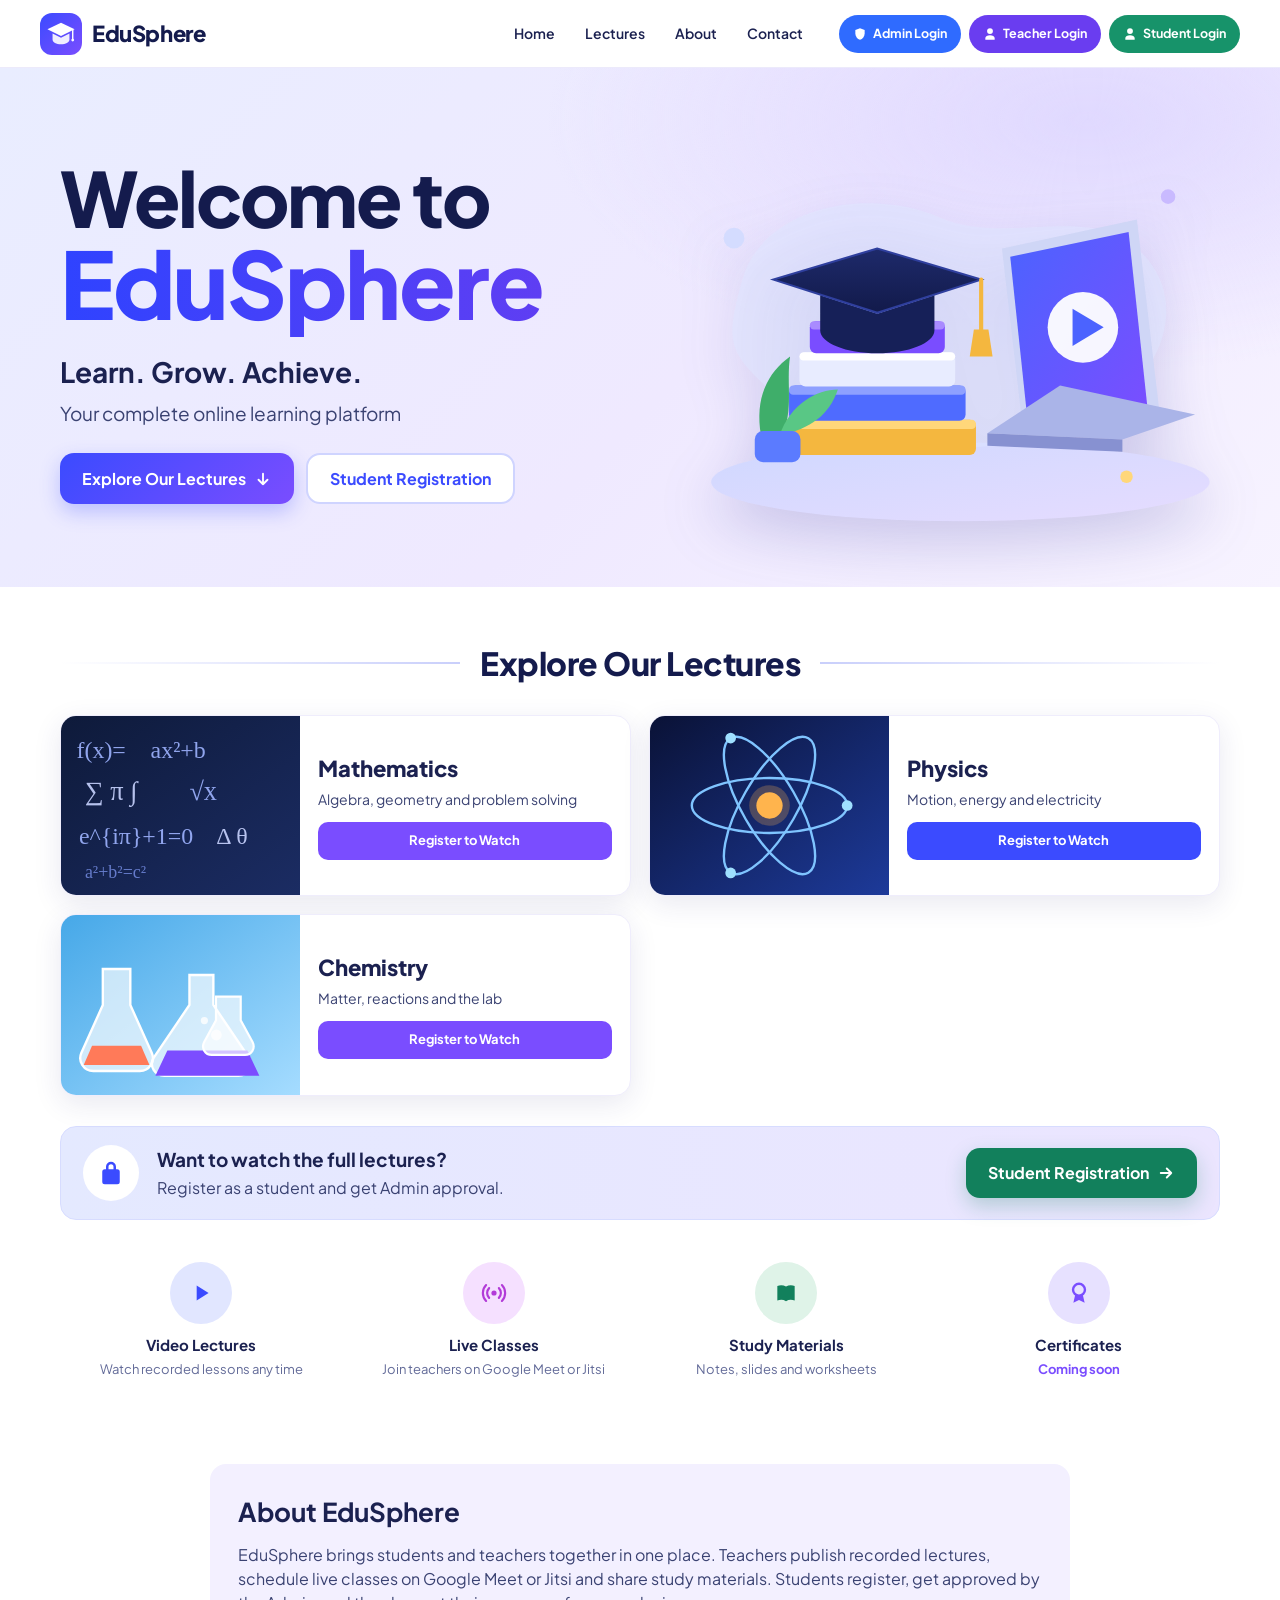
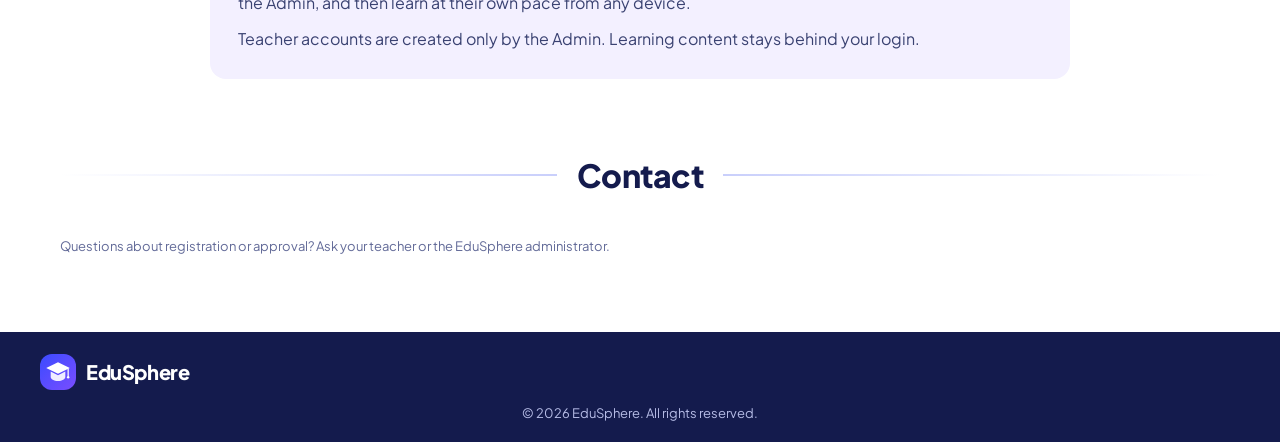
==== index.html @ 3f84d43d "Refresh homepage card upload assets" ====
<!doctype html>
<html lang="en">
<head>
<meta charset="utf-8">
<meta name="viewport" content="width=device-width, initial-scale=1">
<meta name="theme-color" content="#3b4bff">
<meta name="description" content="EduSphere - video lectures, live classes and study materials for approved students.">
<title>EduSphere | Learn. Grow. Achieve.</title>
<link rel="icon" href="assets/favicon.svg" type="image/svg+xml">
<meta name="mobile-web-app-capable" content="yes">
<meta name="apple-mobile-web-app-capable" content="yes">
<link rel="manifest" href="manifest.webmanifest">
<link rel="apple-touch-icon" href="assets/apple-touch-icon.png">
<link rel="preconnect" href="https://fonts.googleapis.com">
<link rel="preconnect" href="https://fonts.gstatic.com" crossorigin>
<link href="https://fonts.googleapis.com/css2?family=Plus+Jakarta+Sans:wght@400;500;600;700;800&display=swap" rel="stylesheet">
<link rel="stylesheet" href="css/styles.css?v=20261119-shell-restore-4">
</head>
<body data-view="site">
<a class="skip" href="#main">Skip to content</a>

<!-- =================== PUBLIC SITE =================== -->
<div id="site">
<header class="site-header" id="top">
  <a class="brand" href="#home" aria-label="EduSphere home"><span class="brand-mark"><img src="assets/logo.svg" alt="" width="30" height="30"></span><span>EduSphere</span></a>
  <button class="menu-toggle" id="menuToggle" aria-label="Open menu" aria-expanded="false" aria-controls="mainNav"><span></span><span></span><span></span></button>
  <nav class="main-nav" id="mainNav" aria-label="Main">
    <a href="#home">Home</a><a href="#lectures">Lectures</a><a href="#about">About</a><a href="#contact">Contact</a>
    <span class="nav-logins">
      <button class="pill pill-admin" data-login="admin" type="button"><svg viewBox="0 0 24 24" width="14" height="14" aria-hidden="true"><path fill="currentColor" d="M12 2 4 5v6c0 5 3.4 9.3 8 11 4.6-1.7 8-6 8-11V5l-8-3Z"/></svg>Admin Login</button>
      <button class="pill pill-teacher" data-login="teacher" type="button"><svg viewBox="0 0 24 24" width="14" height="14" aria-hidden="true"><path fill="currentColor" d="M12 12a5 5 0 1 0 0-10 5 5 0 0 0 0 10Zm0 2c-4.4 0-8 2.2-8 5v3h16v-3c0-2.8-3.6-5-8-5Z"/></svg>Teacher Login</button>
      <button class="pill pill-student" data-login="student" type="button"><svg viewBox="0 0 24 24" width="14" height="14" aria-hidden="true"><path fill="currentColor" d="M12 12a5 5 0 1 0 0-10 5 5 0 0 0 0 10Zm0 2c-4.4 0-8 2.2-8 5v3h16v-3c0-2.8-3.6-5-8-5Z"/></svg>Student Login</button>
    </span>
  </nav>
</header>

<main id="main">
<section class="hero" id="home">
  <div class="hero-inner">
    <div class="hero-copy">
      <h1><span class="h1-a">Welcome to</span><span class="h1-b">EduSphere</span></h1>
      <p class="tag">Learn. Grow. Achieve.</p>
      <p class="sub">Your complete online learning platform</p>
      <div class="hero-actions">
        <a class="btn btn-primary btn-lg" href="#lectures">Explore Our Lectures <svg viewBox="0 0 24 24" width="18" height="18" aria-hidden="true"><path fill="none" stroke="currentColor" stroke-width="2.5" stroke-linecap="round" stroke-linejoin="round" d="M12 5v14m-6-6 6 6 6-6"/></svg></a>
        <button class="btn btn-ghost btn-lg" type="button" data-register>Student Registration</button>
      </div>
    </div>
    <div class="hero-art"><img src="assets/hero.svg" alt="A graduation cap resting on books next to a laptop playing a lecture" width="520" height="400" fetchpriority="high"></div>
  </div>
</section>

<section class="section" id="lectures">
  <h2 class="section-title"><span>Explore Our Lectures</span></h2>
  <div class="subject-grid" id="subjectGrid">
    <article class="subject-card" data-subject="Mathematics"><img src="assets/mathematics.svg" alt="" loading="lazy" width="400" height="300"><div><h3>Mathematics</h3><p class="sc-sub">Algebra, geometry and problem solving</p><button class="btn btn-play alt" data-register type="button">Register to Watch</button></div></article>
    <article class="subject-card" data-subject="Physics"><img src="assets/physics.svg" alt="" loading="lazy" width="400" height="300"><div><h3>Physics</h3><p class="sc-sub">Motion, energy and electricity</p><button class="btn btn-play" data-register type="button">Register to Watch</button></div></article>
    <article class="subject-card" data-subject="Chemistry"><img src="assets/chemistry.svg" alt="" loading="lazy" width="400" height="300"><div><h3>Chemistry</h3><p class="sc-sub">Matter, reactions and the lab</p><button class="btn btn-play alt" data-register type="button">Register to Watch</button></div></article>
  </div>

  <div id="publicLectures" hidden>
    <h3 class="subhead">Latest lectures</h3>
    <div class="preview-grid" id="publicLectureGrid"></div>
    <p class="fine">Previews only. Full lectures open after your registration is approved.</p>
  </div>

  <div class="banner-cta">
    <div class="lock" aria-hidden="true"><svg viewBox="0 0 24 24" width="30" height="30"><path fill="#3b4bff" d="M17 9h-1V7a4 4 0 0 0-8 0v2H7a2 2 0 0 0-2 2v8a2 2 0 0 0 2 2h10a2 2 0 0 0 2-2v-8a2 2 0 0 0-2-2Zm-7-2a2 2 0 1 1 4 0v2h-4V7Z"/></svg></div>
    <div class="bc-text"><strong>Want to watch the full lectures?</strong><span>Register as a student and get Admin approval.</span></div>
    <button class="btn btn-green btn-lg" type="button" data-register>Student Registration <svg viewBox="0 0 24 24" width="18" height="18" aria-hidden="true"><path fill="none" stroke="currentColor" stroke-width="2.5" stroke-linecap="round" stroke-linejoin="round" d="M5 12h14m-6-6 6 6-6 6"/></svg></button>
  </div>

  <ul class="feature-row" aria-label="What you get">
    <li><span class="fi fi-blue"><svg viewBox="0 0 24 24" width="26" height="26" aria-hidden="true"><path fill="currentColor" d="M8 5v14l11-7L8 5Z"/></svg></span><b>Video Lectures</b><small>Watch recorded lessons any time</small></li>
    <li><span class="fi fi-pink"><svg viewBox="0 0 24 24" width="26" height="26" aria-hidden="true"><circle cx="12" cy="12" r="2.4" fill="currentColor"/><path fill="none" stroke="currentColor" stroke-width="2" stroke-linecap="round" d="M7.5 7.5a6.4 6.4 0 0 0 0 9M16.5 7.5a6.4 6.4 0 0 1 0 9M4.7 4.7a10.4 10.4 0 0 0 0 14.6M19.3 4.7a10.4 10.4 0 0 1 0 14.6"/></svg></span><b>Live Classes</b><small>Join teachers on Google Meet or Jitsi</small></li>
    <li><span class="fi fi-green"><svg viewBox="0 0 24 24" width="26" height="26" aria-hidden="true"><path fill="currentColor" d="M4 5.5C6.5 4.5 9.5 4.5 12 6c2.5-1.5 5.5-1.5 8-.5V19c-2.5-1-5.5-1-8 .5-2.5-1.5-5.5-1.5-8-.5V5.5Z"/></svg></span><b>Study Materials</b><small>Notes, slides and worksheets</small></li>
    <li><span class="fi fi-violet"><svg viewBox="0 0 24 24" width="26" height="26" aria-hidden="true"><circle cx="12" cy="9" r="5.5" fill="none" stroke="currentColor" stroke-width="2.2"/><path fill="currentColor" d="m8.5 13.5-1.7 7.5 5.2-2.6 5.2 2.6-1.7-7.5a7.3 7.3 0 0 1-7 0Z"/></svg></span><b>Certificates</b><small class="soon">Coming soon</small></li>
  </ul>
</section>

<section class="section about" id="about">
  <div class="about-card">
    <h2>About EduSphere</h2>
    <p>EduSphere brings students and teachers together in one place. Teachers publish recorded lectures, schedule live classes on Google Meet or Jitsi and share study materials. Students register, get approved by the Admin, and then learn at their own pace from any device.</p>
    <p>Teacher accounts are created only by the Admin. Learning content stays behind your login.</p>
  </div>
</section>

<section class="section contact" id="contact">
  <h2 class="section-title"><span>Contact</span></h2>
  <div class="contact-grid" id="contactGrid">
    <p class="fine" id="contactEmpty">Questions about registration or approval? Ask your teacher or the EduSphere administrator.</p>
  </div>
</section>
</main>

<footer class="site-footer">
  <div class="foot-row">
    <a class="brand brand-foot" href="#home"><span class="brand-mark"><img src="assets/logo.svg" alt="" width="26" height="26"></span><span>EduSphere</span></a>
    <div class="follow" id="followBox" hidden><span>Follow Us:</span><span id="followLinks"></span></div>
  </div>
  <p class="copy">&copy; <span id="year"></span> EduSphere. All rights reserved.</p>
</footer>
</div>

<!-- =================== SIGNED-IN APP =================== -->
<div id="app" hidden>
  <aside class="sidebar" id="sidebar" aria-label="Sidebar">
    <a class="brand brand-side" href="#" id="sideBrand"><span class="brand-mark"><img src="assets/logo.svg" alt="" width="30" height="30"></span><span>EduSphere</span></a>
    <nav id="sideNav" aria-label="Sections"></nav>
    <button class="side-logout" id="sideLogout" type="button"><svg viewBox="0 0 24 24" width="20" height="20" aria-hidden="true"><path fill="none" stroke="currentColor" stroke-width="2" stroke-linecap="round" stroke-linejoin="round" d="M9 21H5a2 2 0 0 1-2-2V5a2 2 0 0 1 2-2h4m7 14 5-5-5-5m5 5H9"/></svg><span>Logout</span></button>
  </aside>
  <div class="scrim" id="scrim" hidden></div>
  <div class="app-main">
    <header class="topbar">
      <button class="hamb" id="hamb" type="button" aria-label="Open menu" aria-controls="sidebar" aria-expanded="false"><span></span><span></span><span></span></button>
      <div class="who"><span class="avatar" id="avatar" aria-hidden="true"></span><span class="who-text">Welcome,<b id="whoName"></b></span></div>
      <button class="btn btn-danger" id="topLogout" type="button">Sign Out <svg viewBox="0 0 24 24" width="16" height="16" aria-hidden="true"><path fill="none" stroke="currentColor" stroke-width="2.4" stroke-linecap="round" stroke-linejoin="round" d="M5 12h14m-6-6 6 6-6 6"/></svg></button>
    </header>
    <main class="view" id="view" tabindex="-1"></main>
  </div>
</div>

<!-- =================== DIALOGS =================== -->
<dialog id="loginDlg" class="dlg" aria-labelledby="loginTitle">
  <button class="dlg-x" type="button" data-close aria-label="Close">&times;</button>
  <div class="dlg-brand"><img src="assets/logo.svg" alt="" width="28" height="28"></div>
  <h2 id="loginTitle">Sign in to EduSphere</h2>
  <p class="dlg-sub" id="loginSub">Choose your portal and enter your account details.</p>
  <div class="role-tabs" id="roleTabs" role="tablist" aria-label="Portal">
    <button type="button" role="tab" data-role="admin">Admin</button><button type="button" role="tab" data-role="teacher">Teacher</button><button type="button" role="tab" data-role="student">Student</button>
  </div>
  <form id="loginForm" class="form" novalidate>
    <label>Email<input name="email" type="email" autocomplete="username" placeholder="you@example.com" required></label>
    <label>Password<input name="password" type="password" autocomplete="current-password" placeholder="Your password" required></label>
    <p class="form-msg" id="loginMsg" role="alert" hidden></p>
    <button class="btn btn-primary btn-block" type="submit">Sign in</button>
  </form>
  <p class="dlg-foot"><button class="link" type="button" id="forgotBtn">Forgot password?</button></p>
  <p class="dlg-foot" id="loginRegisterLine">New student? <button class="link" type="button" data-register>Register here</button></p>
  <p class="notice" id="setupNotice" hidden>Setup needed: add your Supabase anon key in <code>config.js</code>.</p>
</dialog>

<dialog id="registerDlg" class="dlg dlg-wide" aria-labelledby="regTitle">
  <button class="dlg-x" type="button" data-close aria-label="Close">&times;</button>
  <div class="dlg-brand"><img src="assets/logo.svg" alt="" width="28" height="28"></div>
  <h2 id="regTitle">Student registration</h2>
  <p class="dlg-sub">Submit your details. Your account stays <b>pending</b> until the Admin approves it.</p>
  <form id="registerForm" class="form form-2" novalidate>
    <label>Full name<input name="full_name" autocomplete="name" required maxlength="100"></label>
    <label>Mobile number<input name="phone" type="tel" inputmode="tel" autocomplete="tel" pattern="[0-9+() \-]{8,18}" required></label>
    <label>Email<input name="email" type="email" autocomplete="email" required></label>
    <label>Student ID <small>(optional)</small><input name="student_id" maxlength="40"></label>
    <label>Course<select name="course" required><option value="">Select course</option><option>ANM</option><option>GNM</option><option>B.Sc. Nursing</option><option>Other</option></select></label>
    <label>Year / semester<select name="academic_year" required><option value="">Select year</option><option>First Year</option><option>Second Year</option><option>Third Year</option><option>Fourth Year</option><option>Other</option></select></label>
    <label class="span2">Create password<input name="password" type="password" minlength="8" autocomplete="new-password" required placeholder="At least 8 characters"></label>
    <label class="check span2"><input type="checkbox" name="confirm" required> I confirm that the information is correct.</label>
    <p class="form-msg span2" id="regMsg" role="alert" hidden></p>
    <button class="btn btn-green btn-block span2" type="submit">Submit registration</button>
  </form>
  <p class="dlg-foot">Already registered? <button class="link" type="button" data-login="student">Student login</button></p>
</dialog>

<dialog id="recoverDlg" class="dlg" aria-labelledby="recTitle">
  <button class="dlg-x" type="button" data-close aria-label="Close">&times;</button>
  <h2 id="recTitle">Set a new password</h2>
  <p class="dlg-sub">Choose a password with at least 8 characters.</p>
  <form id="recoverForm" class="form" novalidate>
    <label>New password<input name="password" type="password" minlength="8" autocomplete="new-password" required></label>
    <label>Repeat password<input name="password2" type="password" minlength="8" autocomplete="new-password" required></label>
    <p class="form-msg" id="recMsg" role="alert" hidden></p>
    <button class="btn btn-primary btn-block" type="submit">Save password</button>
  </form>
</dialog>

<dialog id="modalDlg" class="dlg dlg-wide" aria-labelledby="modalTitle"><button class="dlg-x" type="button" data-close aria-label="Close">&times;</button><div id="modalBody"></div></dialog>
<dialog id="confirmDlg" class="dlg dlg-sm" aria-labelledby="confirmTitle"><h2 id="confirmTitle"></h2><p id="confirmText" class="dlg-sub"></p><div class="row-end"><button class="btn btn-soft" type="button" id="confirmNo">Cancel</button><button class="btn btn-danger" type="button" id="confirmYes">Delete</button></div></dialog>

<div class="toast" id="toast" role="status" aria-live="polite"></div>
<script src="config.js"></script>
<script type="module" src="js/main.js?v=20261120-gallery-upload-2"></script>
</body>
</html>
---- css/styles.css ----
:root{
  --blue:#3b4bff;--blue-2:#5a6bff;--violet:#7a4dff;--navy:#141b4d;--navy-2:#1d2662;
  --lav:#f3f0ff;--lav-2:#e9e5ff;--ink:#1b2150;--muted:#626a98;--line:#e3e1f5;
  --green:#12805c;--green-2:#0f6b4c;--red:#e5484d;--amber:#b7791f;--white:#fff;
  --shadow:0 8px 28px rgba(40,40,120,.10);--shadow-sm:0 3px 12px rgba(40,40,120,.08);
  --r:16px;--font:"Plus Jakarta Sans",system-ui,-apple-system,"Segoe UI",Roboto,Arial,sans-serif;
}
*,*::before,*::after{box-sizing:border-box}
html{scroll-behavior:smooth;-webkit-text-size-adjust:100%}
body{margin:0;font-family:var(--font);color:var(--ink);background:#fff;line-height:1.5;overflow-x:hidden}
[hidden]{display:none!important}
img,svg{max-width:100%}
img{height:auto}
button,input,select,textarea{font:inherit;color:inherit}
button{cursor:pointer}
a{color:inherit}
h1,h2,h3,h4,p{margin:0}
:focus-visible{outline:3px solid #9aa4ff;outline-offset:2px;border-radius:6px}
.skip{position:absolute;left:-999px;top:8px;background:#fff;color:var(--blue);padding:8px 12px;border-radius:8px;z-index:200}
.skip:focus{left:8px}
body[data-view="site"] #app{display:none!important}
body[data-view="app"] #site, body[data-view="app"] #site *{visibility:hidden!important} body[data-view="app"] #site{display:none!important;position:absolute!important;inset:auto!important;width:0!important;height:0!important;overflow:hidden!important} body[data-view="app"] #app{display:block!important}

/* ---------- Buttons ---------- */
.btn{display:inline-flex;align-items:center;justify-content:center;gap:8px;border:0;border-radius:12px;padding:10px 16px;font-weight:700;font-size:14px;text-decoration:none;min-height:42px;transition:transform .15s,box-shadow .15s,background .15s;line-height:1.2}
.btn:hover{transform:translateY(-1px)}
.btn:disabled{opacity:.55;cursor:not-allowed;transform:none}
.btn-primary{background:linear-gradient(135deg,var(--blue),var(--violet));color:#fff;box-shadow:0 8px 20px rgba(59,75,255,.28)}
.btn-green{background:var(--green);color:#fff;box-shadow:0 8px 20px rgba(18,128,92,.25)}
.btn-danger{background:#ff5b5f;color:#fff}
.btn-soft{background:var(--lav);color:var(--blue)}
.btn-ghost{background:#fff;color:var(--blue);border:2px solid #cfd4ff}
.btn-outline-danger{background:#fff;color:var(--red);border:1.5px solid #f3c2c4}
.btn-lg{padding:14px 22px;font-size:16px;min-height:50px;border-radius:14px}
.btn-block{width:100%}
.btn-sm{padding:7px 12px;min-height:34px;font-size:13px;border-radius:10px}
.btn-play{background:var(--blue);color:#fff;padding:9px 16px;border-radius:10px;font-size:13px;min-height:38px}
.btn-play.alt{background:var(--violet)}
.link{background:none;border:0;padding:0;color:var(--blue);font-weight:700;text-decoration:underline;cursor:pointer}

/* ---------- Public header ---------- */
.site-header{position:sticky;top:0;z-index:50;display:flex;align-items:center;justify-content:space-between;gap:16px;padding:10px max(20px,calc((100vw - 1200px)/2));background:rgba(255,255,255,.96);backdrop-filter:blur(8px);border-bottom:1px solid #eceafb;min-height:68px}
.brand{display:inline-flex;align-items:center;gap:10px;font-weight:800;font-size:22px;color:var(--navy);text-decoration:none;letter-spacing:-.4px}
.brand-mark{display:grid;place-items:center;width:42px;height:42px;border-radius:12px;background:linear-gradient(135deg,var(--blue),var(--violet))}
.main-nav{display:flex;align-items:center;gap:26px}
.main-nav>a{font-weight:600;font-size:14px;text-decoration:none;color:var(--ink);padding:6px 2px}
.main-nav>a:hover{color:var(--blue)}
.nav-logins{display:flex;gap:8px;margin-left:8px}
.pill{display:inline-flex;align-items:center;gap:6px;border:0;border-radius:999px;padding:9px 14px;font-weight:700;font-size:12.5px;color:#fff;min-height:38px;white-space:nowrap}
.pill-admin{background:#2f6bff}.pill-teacher{background:#6a3df0}.pill-student{background:#17936a}
.pill:hover{filter:brightness(1.08)}
.menu-toggle,.hamb{display:none;width:44px;height:44px;border:0;background:var(--lav);border-radius:12px;flex-direction:column;justify-content:center;align-items:center;gap:5px}
.menu-toggle span,.hamb span{display:block;width:20px;height:2.5px;background:var(--navy);border-radius:2px}

/* ---------- Hero ---------- */
.hero{background:radial-gradient(900px 420px at 85% 10%,#e0d9ff 0,transparent 60%),linear-gradient(135deg,#e9edff 0,#efe9ff 55%,#f7f3ff 100%);position:relative;overflow:hidden}
.hero-inner{max-width:1200px;margin:auto;padding:56px 20px 48px;display:grid;grid-template-columns:1.05fr .95fr;gap:24px;align-items:center}
.hero h1{font-size:clamp(40px,6.2vw,76px);line-height:1.02;font-weight:800;letter-spacing:-2px;color:var(--navy)}
.hero h1 span{display:block}
.h1-b{background:linear-gradient(90deg,#2f43ff,#6a3df0);-webkit-background-clip:text;background-clip:text;color:transparent;font-size:1.22em;padding-bottom:.06em}
.hero .tag{font-size:clamp(20px,2.4vw,28px);font-weight:700;margin-top:14px}
.hero .sub{font-size:clamp(16px,1.8vw,19px);color:#3a4272;margin-top:6px}
.hero-actions{display:flex;gap:12px;flex-wrap:wrap;margin-top:26px}
.hero-art img{width:100%;max-width:560px;margin-inline:auto;display:block;filter:drop-shadow(0 22px 28px rgba(60,60,160,.22))}

/* ---------- Sections ---------- */
.section{max-width:1200px;margin:auto;padding:52px 20px 20px}
.section-title{display:flex;align-items:center;gap:20px;font-size:clamp(24px,3vw,32px);font-weight:800;text-align:center;margin-bottom:28px;color:var(--navy);letter-spacing:-.5px}
.section-title::before,.section-title::after{content:"";height:2px;flex:1;background:linear-gradient(90deg,transparent,#c9cffb)}
.section-title::after{background:linear-gradient(270deg,transparent,#c9cffb)}
.subhead{font-size:20px;margin:30px 0 14px}
.subject-grid{display:grid;grid-template-columns:repeat(2,1fr);gap:18px}
.subject-card{display:grid;grid-template-columns:minmax(120px,42%) 1fr;background:#fff;border-radius:var(--r);box-shadow:var(--shadow);overflow:hidden;min-height:140px;border:1px solid #efedfc}
.subject-card img{width:100%;height:100%;object-fit:cover;display:block;min-height:140px}
.subject-card>div{padding:16px 18px;display:flex;flex-direction:column;justify-content:center;gap:4px}
.subject-card h3{font-size:22px;font-weight:800}
.sc-sub{color:#3a4272;font-size:14px;margin-bottom:8px}
.preview-grid{display:grid;grid-template-columns:repeat(auto-fill,minmax(230px,1fr));gap:16px}
.pv-card{border:1px solid var(--line);border-radius:14px;overflow:hidden;background:#fff;box-shadow:var(--shadow-sm)}
.pv-card img{width:100%;aspect-ratio:16/9;object-fit:cover;display:block;background:var(--lav)}
.pv-card div{padding:12px 14px}.pv-card small{color:var(--violet);font-weight:700}.pv-card h4{font-size:16px;margin:2px 0 4px}.pv-card p{font-size:13px;color:var(--muted)}
.fine{font-size:13px;color:var(--muted);margin-top:10px}
.banner-cta{display:flex;align-items:center;gap:18px;margin:30px 0;padding:18px 22px;background:linear-gradient(90deg,#e4e9ff,#ebe5ff);border-radius:var(--r);border:1px solid #d7dcff}
.lock{width:56px;height:56px;border-radius:50%;background:#fff;display:grid;place-items:center;flex:none}
.bc-text{flex:1;display:grid;gap:2px}.bc-text strong{font-size:19px}.bc-text span{color:#3a4272}
.feature-row{list-style:none;padding:0;margin:8px 0 0;display:grid;grid-template-columns:repeat(4,1fr);gap:10px}
.feature-row li{display:flex;flex-direction:column;align-items:center;text-align:center;gap:4px;padding:12px 8px}
.feature-row b{font-size:15px}.feature-row small{color:var(--muted);font-size:13px}.soon{color:var(--violet)!important;font-weight:700}
.fi{width:62px;height:62px;border-radius:50%;display:grid;place-items:center;margin-bottom:6px}
.fi-blue{background:#e1e6ff;color:var(--blue)}.fi-pink{background:#f5e0ff;color:#b23bd8}.fi-green{background:#dff3e8;color:var(--green)}.fi-violet{background:#e7e1ff;color:var(--violet)}
.about-card{background:var(--lav);border-radius:var(--r);padding:28px;max-width:860px;margin-inline:auto;display:grid;gap:12px}
.about-card h2{font-size:26px}.about-card p{color:#3a4272}
.contact-grid{display:grid;grid-template-columns:repeat(auto-fit,minmax(220px,1fr));gap:14px}
.contact-item{background:#fff;border:1px solid var(--line);border-radius:14px;padding:16px;box-shadow:var(--shadow-sm)}
.contact-item small{display:block;color:var(--muted);font-weight:700;margin-bottom:4px}.contact-item a{font-weight:700;color:var(--blue);word-break:break-word}
.site-footer{margin-top:56px;background:var(--navy);color:#fff;padding:22px max(20px,calc((100vw - 1200px)/2)) 18px}
.foot-row{display:flex;align-items:center;justify-content:space-between;gap:16px;flex-wrap:wrap}
.brand-foot{color:#fff;font-size:20px}.brand-foot .brand-mark{width:36px;height:36px}
.follow{display:flex;align-items:center;gap:12px;font-size:14px}.follow a{display:inline-grid;place-items:center;min-width:38px;height:38px;border-radius:50%;background:#2a3380;color:#fff;font-weight:800;text-decoration:none;font-size:13px;padding:0 10px}
.copy{text-align:center;font-size:13px;color:#b6bce6;margin-top:14px}

/* ---------- Dialogs ---------- */
dialog.dlg{border:0;border-radius:20px;padding:28px;width:min(94vw,440px);max-height:92vh;overflow:auto;box-shadow:0 30px 90px rgba(10,15,60,.45);color:var(--ink);background:#fff}
dialog.dlg-wide{width:min(94vw,640px)}
dialog.dlg-sm{width:min(94vw,400px)}
dialog.dlg-xl{width:min(96vw,900px)}
dialog::backdrop{background:rgba(14,18,64,.62)}
.dlg-x{position:absolute;right:12px;top:10px;width:38px;height:38px;border:0;border-radius:50%;background:var(--lav);font-size:24px;line-height:1;color:var(--navy)}
.dlg-brand{width:46px;height:46px;border-radius:14px;background:linear-gradient(135deg,var(--blue),var(--violet));display:grid;place-items:center;margin-bottom:14px}
dialog h2{font-size:24px;letter-spacing:-.4px}
.dlg-sub{color:var(--muted);font-size:14px;margin:6px 0 16px}
.dlg-foot{text-align:center;color:var(--muted);font-size:14px;margin-top:14px}
.role-tabs{display:grid;grid-template-columns:repeat(3,1fr);gap:4px;background:var(--lav);padding:4px;border-radius:12px;margin-bottom:16px}
.role-tabs button{border:0;background:transparent;padding:10px 6px;border-radius:9px;font-weight:700;font-size:14px;color:var(--muted);min-height:42px}
.role-tabs button[aria-selected="true"]{background:#fff;color:var(--blue);box-shadow:var(--shadow-sm)}
.row-end{display:flex;justify-content:flex-end;gap:10px;margin-top:18px;flex-wrap:wrap}
.notice{background:#fff7e3;color:#85601a;border-radius:10px;padding:10px 12px;font-size:13px;margin-top:14px}

/* ---------- Forms ---------- */
.form{display:grid;gap:14px}
.form-2{grid-template-columns:1fr 1fr}
.span2{grid-column:1/-1}
label{display:grid;gap:6px;font-size:13px;font-weight:700;color:#363e72}
label small{font-weight:500;color:var(--muted)}
input:not([type=checkbox]):not([type=radio]):not([type=file]),select,textarea{width:100%;border:1.5px solid #d9dcf3;border-radius:12px;padding:11px 13px;font-size:16px;background:#fff;min-height:46px}
textarea{min-height:84px;resize:vertical}
input[type=file]{font-size:14px;padding:8px;border:1.5px dashed #c3c8ef;border-radius:12px;background:#fafaff;width:100%}
input:focus,select:focus,textarea:focus{outline:none;border-color:var(--blue);box-shadow:0 0 0 4px rgba(59,75,255,.14)}
label.check{display:flex;align-items:flex-start;gap:10px;font-weight:600;font-size:14px}
label.check input{width:20px;height:20px;margin-top:1px;accent-color:var(--blue);flex:none}
.form-msg{padding:10px 12px;border-radius:10px;font-size:14px;background:#ffeef0;color:#a3262c}
.form-msg.ok{background:#e6f6ee;color:#146b48}
.hint{font-size:12.5px;color:var(--muted);font-weight:500}

/* ---------- App shell ---------- */
#app{min-height:100vh;background:#f6f5ff}
.sidebar{position:fixed;inset:0 auto 0 0;width:250px;background:var(--navy);color:#fff;display:flex;flex-direction:column;padding:18px 14px;z-index:60;overflow-y:auto}
.brand-side{color:#fff;margin:2px 6px 22px}
.sidebar nav{display:grid;gap:6px;flex:1;align-content:start}
.sidebar nav button,.side-logout{display:flex;align-items:center;gap:14px;border:0;background:transparent;color:#d6dafc;font-weight:600;font-size:15.5px;padding:13px 14px;border-radius:12px;text-align:left;min-height:48px;width:100%}
.sidebar nav button:hover,.side-logout:hover{background:rgba(255,255,255,.08);color:#fff}
.sidebar nav button[aria-current="page"]{background:linear-gradient(135deg,#3f55ff,#5a6bff);color:#fff;box-shadow:0 6px 16px rgba(63,85,255,.4)}
.sidebar svg{flex:none}
.side-logout{margin-top:12px;border-top:1px solid rgba(255,255,255,.12);border-radius:0 0 12px 12px;padding-top:16px}
.scrim{position:fixed;inset:0;background:rgba(10,14,50,.55);z-index:55}
.app-main{margin-left:250px;min-width:0}
.topbar{position:sticky;top:0;z-index:40;display:flex;align-items:center;justify-content:flex-end;gap:14px;background:#fff;padding:10px 24px;border-bottom:1px solid #ecebfa;min-height:68px}
.who{display:flex;align-items:center;gap:10px;margin-right:auto}
.avatar{width:44px;height:44px;border-radius:50%;background:linear-gradient(135deg,#ffb86b,#ff7aa2);color:#fff;font-weight:800;display:grid;place-items:center;font-size:17px;flex:none}
.who-text{display:grid;font-size:13px;color:var(--muted);line-height:1.2}.who-text b{color:var(--navy);font-size:15px}
.view{padding:22px 24px 48px;max-width:1180px;outline:none}
.view>h1{font-size:26px;letter-spacing:-.4px;margin-bottom:4px}
.page-sub{color:var(--muted);margin-bottom:18px;font-size:14px}
.welcome{position:relative;display:flex;align-items:center;justify-content:space-between;gap:12px;background:linear-gradient(110deg,#3d57ff,#7a4dff);border-radius:20px;color:#fff;padding:26px 30px;overflow:hidden;margin-bottom:18px;min-height:130px}
.welcome h1{font-size:clamp(24px,3.2vw,34px);font-weight:800;letter-spacing:-.5px}
.welcome p{opacity:.92;margin-top:6px;font-size:16px}
.welcome img{height:120px;width:auto;flex:none;filter:drop-shadow(0 10px 14px rgba(10,10,60,.3))}
.stats{display:grid;grid-template-columns:repeat(auto-fit,minmax(180px,1fr));gap:14px;margin-bottom:22px}
.stat{display:flex;align-items:center;gap:14px;border-radius:16px;padding:16px 18px;background:#eef0ff;border:1px solid #e0e4ff}
.stat:nth-child(2){background:#e8f6ee;border-color:#d4ecdf}.stat:nth-child(3){background:#f3eaff;border-color:#e6d9ff}.stat:nth-child(4){background:#fff3e3;border-color:#fbe4c3}
.stat .ic{width:48px;height:48px;border-radius:50%;display:grid;place-items:center;background:var(--blue);color:#fff;flex:none}
.stat:nth-child(2) .ic{background:#1d9e68}.stat:nth-child(3) .ic{background:var(--violet)}.stat:nth-child(4) .ic{background:#f0a020}
.stat b{font-size:26px;line-height:1;display:block}.stat span{color:var(--muted);font-size:13px;font-weight:600}
.sec-head{display:flex;align-items:center;justify-content:space-between;gap:10px;margin:22px 0 12px}
.sec-head h2{font-size:21px;letter-spacing:-.3px}
.sec-head .link{text-decoration:none;font-size:14px}
.card{background:#fff;border-radius:var(--r);border:1px solid #ecebfa;box-shadow:var(--shadow-sm);padding:18px}
.card h3{font-size:17px;margin-bottom:12px}
.grid-2{display:grid;grid-template-columns:repeat(2,minmax(0,1fr));gap:16px}
.grid-form{display:grid;grid-template-columns:minmax(0,380px) minmax(0,1fr);gap:16px;align-items:start}
.continue{display:grid;grid-template-columns:200px 1fr auto;gap:18px;align-items:center;padding:14px}
.continue img{width:100%;aspect-ratio:16/10;object-fit:cover;border-radius:12px;display:block;background:var(--lav)}
.continue h3{margin:0;font-size:22px}.continue p{color:var(--muted);font-size:14px;margin-top:2px}
.bar{height:8px;border-radius:99px;background:#e1e4fb;overflow:hidden;margin-top:12px;max-width:340px}.bar i{display:block;height:100%;background:linear-gradient(90deg,var(--blue),var(--violet));border-radius:99px}
.course-grid{display:grid;grid-template-columns:repeat(auto-fill,minmax(210px,1fr));gap:16px}
.course-card{background:#fff;border-radius:14px;overflow:hidden;border:1px solid #ecebfa;box-shadow:var(--shadow-sm);display:flex;flex-direction:column}
.course-card img{width:100%;aspect-ratio:16/9;object-fit:cover;display:block}
.course-card div{padding:12px 14px}.course-card h3{font-size:17px;margin:0}.course-card p{color:var(--muted);font-size:13px;margin-top:2px}
.mini{display:flex;gap:12px;align-items:center}
.mini .ic{width:52px;height:52px;border-radius:14px;background:var(--lav);display:grid;place-items:center;color:var(--violet);flex:none}
.mini b{display:block}.mini small{color:var(--muted)}
.activity{list-style:none;margin:0;padding:0;display:grid;gap:12px}
.activity li{display:flex;gap:12px;align-items:center}
.activity .dot{width:38px;height:38px;border-radius:50%;background:var(--blue);display:grid;place-items:center;color:#fff;flex:none}
.activity b{font-size:14px;display:block}.activity small{color:var(--muted)}
.empty{padding:22px;border:2px dashed #d7daf5;border-radius:14px;text-align:center;color:var(--muted);font-size:14px;background:#fbfbff}
.list{display:grid;gap:10px}
.row{display:flex;gap:12px;align-items:center;justify-content:space-between;flex-wrap:wrap;border:1px solid #ecebfa;border-radius:14px;padding:12px 14px;background:#fff}
.row .main{flex:1;min-width:200px}.row .main b{display:block;font-size:15px;overflow-wrap:anywhere}.row .main small{display:block;color:var(--muted);font-size:13px;margin-top:2px;overflow-wrap:anywhere}
.row img.th{width:96px;aspect-ratio:16/9;object-fit:cover;border-radius:8px;background:var(--lav);flex:none}
.actions{display:flex;gap:8px;flex-wrap:wrap}
.badge{display:inline-block;font-size:11.5px;font-weight:800;padding:4px 10px;border-radius:999px;background:#fff1d6;color:#8a5a0a;text-transform:capitalize}
.badge.ok{background:#e2f5ea;color:#12714b}.badge.bad{background:#ffe6e8;color:#a3262c}.badge.info{background:#e5e9ff;color:#2b3fd1}.badge.mute{background:#eceef7;color:#5a6290}.badge.warn{background:#fff1d6;color:#8a5a0a}
.chips{display:flex;gap:8px;flex-wrap:wrap;margin-bottom:14px}
.chip{border:1.5px solid #d9dcf3;background:#fff;border-radius:999px;padding:7px 14px;font-weight:700;font-size:13px;color:var(--muted);min-height:38px}
.chip[aria-pressed="true"]{background:var(--blue);border-color:var(--blue);color:#fff}
.lec-grid{display:grid;grid-template-columns:repeat(auto-fill,minmax(250px,1fr));gap:16px}
.lec{background:#fff;border:1px solid #ecebfa;border-radius:14px;overflow:hidden;box-shadow:var(--shadow-sm);display:flex;flex-direction:column}
.lec .tn{position:relative;border:0;padding:0;background:var(--lav);display:block;width:100%}
.lec .tn img{width:100%;aspect-ratio:16/9;object-fit:cover;display:block}
.lec .tn::after{content:"";position:absolute;inset:0;margin:auto;width:52px;height:52px;border-radius:50%;background:rgba(255,255,255,.92) url("data:image/svg+xml,%3Csvg xmlns='http://www.w3.org/2000/svg' viewBox='0 0 24 24'%3E%3Cpath fill='%233b4bff' d='M9 6.5v11l9-5.5-9-5.5Z'/%3E%3C/svg%3E") center/26px no-repeat;box-shadow:0 6px 16px rgba(10,10,80,.25)}
.lec .bd{padding:12px 14px;display:grid;gap:6px;flex:1}
.lec h3{font-size:16px;margin:0}.lec small{color:var(--muted)}
.lec .actions{padding:0 14px 14px}
.table-wrap{overflow-x:auto;-webkit-overflow-scrolling:touch}
table{width:100%;border-collapse:collapse;font-size:13.5px;min-width:620px}
th,td{padding:10px 12px;text-align:left;border-bottom:1px solid #eeedfa;vertical-align:top}
th{font-size:12px;color:var(--muted);text-transform:none;font-weight:800;background:#f8f8ff}
.player{position:relative;padding-top:56.25%;border-radius:14px;overflow:hidden;background:#000;margin:12px 0}
.player iframe{position:absolute;inset:0;width:100%;height:100%;border:0}
.rec-box{display:grid;gap:14px}
.rec-time{font-size:34px;font-weight:800;font-variant-numeric:tabular-nums;color:var(--navy)}
.rec-dot{display:inline-block;width:12px;height:12px;border-radius:50%;background:#bbb;margin-right:8px}
.rec-dot.on{background:var(--red);animation:blink 1s infinite}
@keyframes blink{50%{opacity:.3}}
video.preview{width:100%;max-height:420px;background:#000;border-radius:12px}
.note{background:#f2f0ff;border-radius:12px;padding:12px 14px;font-size:13.5px;color:#39407a}
.note.warn{background:#fff6e0;color:#7a5513}
.note ul{margin:6px 0 0;padding-left:20px}
.search{max-width:320px}
.toast{position:fixed;left:50%;bottom:22px;transform:translate(-50%,20px);background:var(--navy);color:#fff;padding:12px 18px;border-radius:12px;font-size:14px;font-weight:600;opacity:0;pointer-events:none;transition:.25s;z-index:300;max-width:min(92vw,520px);text-align:center;box-shadow:0 10px 30px rgba(0,0,0,.3)}
.toast.show{opacity:1;transform:translate(-50%,0)}
.toast.bad{background:#a3262c}.toast.good{background:#0f6b4c}
.ok-strip{display:flex;gap:10px;align-items:center;background:#e4f6ec;color:#14684a;border-radius:12px;padding:12px 16px;font-weight:700;margin-top:18px}
.skeleton{height:70px;border-radius:14px;background:linear-gradient(90deg,#eceafc,#f6f5ff,#eceafc);background-size:200% 100%;animation:sk 1.2s infinite}
@keyframes sk{to{background-position:-200% 0}}
@media (prefers-reduced-motion:reduce){*{animation:none!important;transition:none!important;scroll-behavior:auto!important}}

/* ---------- EduSphere live classroom ---------- */
.jitsi-stage{margin:0 0 18px;padding:12px;background:#111;color:#fff;border:0;border-radius:16px;box-shadow:0 12px 34px rgba(8,12,45,.22)}
.jitsi-stage-head{display:flex;align-items:center;justify-content:space-between;gap:12px;padding:2px 2px 10px;flex-wrap:wrap}
.jitsi-stage-head>div:first-child{display:grid;gap:2px}
.jitsi-stage-head b{font-size:16px;color:#fff}
.jitsi-stage-head small{font-size:11px;color:#c8c8d4}
.jitsi-hint{color:#c8c8d4;margin:0 2px 10px}
.jitsi-frame{width:100%;height:clamp(520px,78vh,900px);min-height:420px;background:#080808;border-radius:12px;overflow:hidden}
.jitsi-frame iframe{border:0!important}
.jitsi-stage:fullscreen,.jitsi-stage.jitsi-stage-expanded{position:fixed;inset:0;z-index:9999;width:100vw;height:100dvh;max-width:none;max-height:none;margin:0;padding:12px;border-radius:0;overflow:auto;background:#080808}
.jitsi-stage:fullscreen .jitsi-frame,.jitsi-stage.jitsi-stage-expanded .jitsi-frame{height:calc(100dvh - 112px);min-height:260px}
.jitsi-stage:fullscreen .jitsi-hint,.jitsi-stage.jitsi-stage-expanded .jitsi-hint{font-size:12px}
@media(max-width:600px){
  .jitsi-stage{padding:8px}
  .jitsi-stage-head{align-items:flex-start}
  .jitsi-stage-head .actions{width:100%}
  .jitsi-stage-head .actions .btn{flex:1}
  .jitsi-frame{height:68vh;min-height:440px}
  .jitsi-stage:fullscreen,.jitsi-stage.jitsi-stage-expanded{padding:8px}
  .jitsi-stage:fullscreen .jitsi-frame,.jitsi-stage.jitsi-stage-expanded .jitsi-frame{height:calc(100dvh - 124px);min-height:240px}
}

/* ---------- Responsive ---------- */
@media (max-width:1000px){
  .hero-inner{grid-template-columns:1fr;text-align:center}
  .hero-actions{justify-content:center}
  .hero-art{order:-1;max-width:420px;margin-inline:auto}
  .grid-form,.grid-2{grid-template-columns:1fr}
  .continue{grid-template-columns:160px 1fr}.continue .btn{grid-column:1/-1;justify-self:start}
}
@media (max-width:900px){
  .menu-toggle,.hamb{display:flex}
  .main-nav{position:absolute;top:100%;left:0;right:0;background:#fff;flex-direction:column;align-items:stretch;gap:2px;padding:10px 20px 18px;border-bottom:1px solid var(--line);box-shadow:0 18px 30px rgba(30,30,100,.12);display:none}
  .main-nav.open{display:flex}
  .main-nav>a{padding:12px 4px;font-size:16px;min-height:46px}
  .nav-logins{flex-direction:column;margin:8px 0 0}
  .pill{justify-content:center;min-height:46px;font-size:15px}
  .subject-grid{grid-template-columns:1fr}
  .feature-row{grid-template-columns:repeat(2,1fr)}
  .sidebar{transform:translateX(-102%);transition:transform .25s;width:min(82vw,290px)}
  .sidebar.open{transform:none;box-shadow:0 0 60px rgba(0,0,0,.4)}
  .app-main{margin-left:0}
  .topbar{padding:10px 14px;justify-content:space-between}
  .who{margin-right:0;flex:1;min-width:0}
  .who-text{min-width:0}.who-text b{overflow:hidden;text-overflow:ellipsis;white-space:nowrap;max-width:36vw}
  .view{padding:16px 14px 40px}
}
@media (max-width:600px){
  .hero-inner{padding:30px 16px 28px}
  .section{padding:36px 16px 14px}
  .subject-card{grid-template-columns:42% 1fr}
  .subject-card h3{font-size:18px}.sc-sub{font-size:13px}
  .banner-cta{flex-direction:column;text-align:center;align-items:stretch}.lock{margin-inline:auto}
  .welcome{padding:20px;min-height:0}.welcome img{display:none}
  .continue{grid-template-columns:1fr}
  .form-2{grid-template-columns:1fr}
  .hero-actions .btn{width:100%}
  dialog.dlg{padding:22px 18px}
  .row .actions{width:100%}.row .actions .btn{flex:1}
  .btn-danger .t{display:none}
  .stats{grid-template-columns:1fr 1fr;gap:10px}.stat{padding:12px;gap:10px}.stat .ic{width:40px;height:40px}.stat b{font-size:22px}
}

/* Jitsi stage: large player-like view */
.jitsi-stage{margin:0 0 18px;padding:12px;background:#101014;color:#fff;border:0;border-radius:16px;box-shadow:0 12px 34px rgba(8,12,45,.22)}
.jitsi-stage-head{display:flex;align-items:center;justify-content:space-between;gap:12px;padding:2px 2px 10px;flex-wrap:wrap}
.jitsi-stage-head>div:first-child{display:grid;gap:3px}
.jitsi-stage-head b{font-size:16px;color:#fff}
.jitsi-stage-head small{font-size:11px;color:#c8c8d4}
.jitsi-hint{color:#c8c8d4;margin:0 2px 10px}
.jitsi-frame{width:100%;height:clamp(560px,82vh,1000px);min-height:440px;background:#080808;border-radius:12px;overflow:hidden}
.jitsi-frame iframe{border:0!important}
.jitsi-stage:fullscreen,.jitsi-stage.jitsi-stage-expanded{position:fixed;inset:0;z-index:99999;width:100vw;height:100vh;height:100dvh;max-width:none;max-height:none;margin:0;padding:10px;border-radius:0;overflow:auto;background:#080808}
.jitsi-stage:fullscreen .jitsi-frame,.jitsi-stage.jitsi-stage-expanded .jitsi-frame{height:calc(100vh - 110px);height:calc(100dvh - 110px);min-height:260px}
@media(max-width:600px){
 .jitsi-stage{padding:8px}
 .jitsi-stage-head{align-items:flex-start}
 .jitsi-stage-head .actions{width:100%}
 .jitsi-stage-head .actions .btn{flex:1;min-height:42px}
 .jitsi-frame{height:74vh;min-height:480px}
 .jitsi-stage:fullscreen,.jitsi-stage.jitsi-stage-expanded{padding:8px}
 .jitsi-stage:fullscreen .jitsi-frame,.jitsi-stage.jitsi-stage-expanded .jitsi-frame{height:calc(100vh - 124px);height:calc(100dvh - 124px);min-height:240px}
}

/* EduSphere Jitsi classroom player */
.jitsi-stage{position:relative;margin:0 0 18px;padding:12px;background:#101014;color:#fff;border:0;border-radius:16px;box-shadow:0 12px 34px rgba(8,12,45,.22)}
.jitsi-stage-head{display:flex;align-items:center;justify-content:space-between;gap:12px;padding:2px 2px 10px;flex-wrap:wrap}
.jitsi-stage-head>div:first-child{display:grid;gap:3px}
.jitsi-stage-head b{font-size:16px;color:#fff}
.jitsi-stage-head small{font-size:11px;color:#c8c8d4}
.jitsi-stage-head .actions{display:flex;gap:8px;flex-wrap:wrap}
.jitsi-hint{color:#d2d2dc;margin:0 2px 10px;font-size:12px}
.jitsi-frame{width:100%;height:clamp(560px,82vh,1000px);min-height:440px;background:#080808;border-radius:12px;overflow:hidden}
.jitsi-frame iframe{border:0!important;width:100%!important;height:100%!important}
.jitsi-stage:fullscreen,.jitsi-stage.jitsi-stage-expanded{position:fixed!important;inset:0!important;z-index:2147483000!important;width:100vw!important;height:100vh!important;height:100dvh!important;max-width:none!important;max-height:none!important;margin:0!important;padding:10px!important;border-radius:0!important;overflow:hidden!important;background:#080808!important}
.jitsi-stage:fullscreen .jitsi-frame,.jitsi-stage.jitsi-stage-expanded .jitsi-frame{height:calc(100vh - 100px)!important;height:calc(100dvh - 100px)!important;min-height:240px!important}
@media(max-width:600px){
 .jitsi-stage{padding:8px}
 .jitsi-stage-head{align-items:flex-start}
 .jitsi-stage-head .actions{width:100%}
 .jitsi-stage-head .actions .btn{flex:1;min-height:42px}
 .jitsi-frame{height:72vh;min-height:460px}
 .jitsi-stage:fullscreen,.jitsi-stage.jitsi-stage-expanded{padding:8px!important}
 .jitsi-stage:fullscreen .jitsi-frame,.jitsi-stage.jitsi-stage-expanded .jitsi-frame{height:calc(100vh - 120px)!important;height:calc(100dvh - 120px)!important;min-height:220px!important}
}


/* EduSphere live class: YouTube-inspired responsive player shell */
.jitsi-stage{background:#101014!important;color:#fff!important;padding:14px!important;border-radius:18px!important}
.jitsi-stage-head{padding:4px 4px 12px!important}
.jitsi-stage-head b{font-size:18px!important;letter-spacing:-.2px}
.jitsi-player-meta{display:flex;align-items:center;justify-content:space-between;gap:10px;padding:0 4px 10px;flex-wrap:wrap}
.jitsi-live-pill{display:inline-flex;align-items:center;gap:7px;background:#351b22;color:#ffb8bd;border:1px solid #70323c;border-radius:999px;padding:6px 10px;font-size:11px;font-weight:800;letter-spacing:.7px}
.jitsi-live-pill i{width:8px;height:8px;border-radius:50%;background:#ff4d5a;box-shadow:0 0 0 4px #ff4d5a26;animation:ed-live-pulse 1.4s infinite}
@keyframes ed-live-pulse{50%{opacity:.45}}
.jitsi-player-note{font-size:12px;color:#b9b9c6}
.jitsi-frame{height:auto!important;aspect-ratio:16/9;min-height:300px!important;max-height:calc(100dvh - 190px);border-radius:12px!important;background:#050505}
.jitsi-player-foot{display:flex;align-items:center;justify-content:space-between;gap:10px;padding:12px 4px 2px;color:#b9b9c6;font-size:12px;flex-wrap:wrap}
.jitsi-player-foot-actions{display:flex;gap:8px;flex-wrap:wrap}
.jitsi-stage:fullscreen .jitsi-frame,.jitsi-stage.jitsi-stage-expanded .jitsi-frame{height:calc(100dvh - 160px)!important;aspect-ratio:auto;max-height:none}
@media(max-width:600px){
 .jitsi-stage{padding:9px!important}
 .jitsi-stage-head{align-items:flex-start!important}
 .jitsi-stage-head .actions{width:100%}
 .jitsi-stage-head .actions .btn{flex:1;min-height:40px}
 .jitsi-frame{aspect-ratio:16/9;min-height:230px!important;max-height:none;height:auto!important}
 .jitsi-player-foot{align-items:flex-start}
 .jitsi-player-foot-actions{width:100%}
 .jitsi-player-foot-actions .btn{flex:1}
 .jitsi-stage:fullscreen .jitsi-frame,.jitsi-stage.jitsi-stage-expanded .jitsi-frame{height:calc(100dvh - 174px)!important;min-height:220px!important}
}


/* Final mobile-first Jitsi viewport sizing: give the actual meeting more vertical room */
.jitsi-frame{
  height: min(82vh, 900px)!important;
  min-height: 620px!important;
  aspect-ratio: auto!important;
  max-height: none!important;
}
.jitsi-frame iframe{
  width:100%!important;
  height:100%!important;
  min-height:100%!important;
}
.jitsi-stage:fullscreen .jitsi-frame,
.jitsi-stage.jitsi-stage-expanded .jitsi-frame{
  height:calc(100dvh - 150px)!important;
  min-height:300px!important;
  max-height:none!important;
  aspect-ratio:auto!important;
}
@media(max-width:700px){
  .jitsi-frame{
    height:76vh!important;
    min-height:620px!important;
    max-height:none!important;
    aspect-ratio:auto!important;
  }
  .jitsi-stage:fullscreen .jitsi-frame,
  .jitsi-stage.jitsi-stage-expanded .jitsi-frame{
    height:calc(100dvh - 130px)!important;
    min-height:320px!important;
  }
}


/* Signed-in shell: never render the public homepage behind the role dashboard. */
html.edusphere-app #site,
html.edusphere-app #site * {
  visibility: hidden !important;
}
html.edusphere-app #site {
  display: none !important;
  position: absolute !important;
  width: 0 !important;
  height: 0 !important;
  overflow: hidden !important;
  pointer-events: none !important;
}
html.edusphere-app #app {
  display: block !important;
}
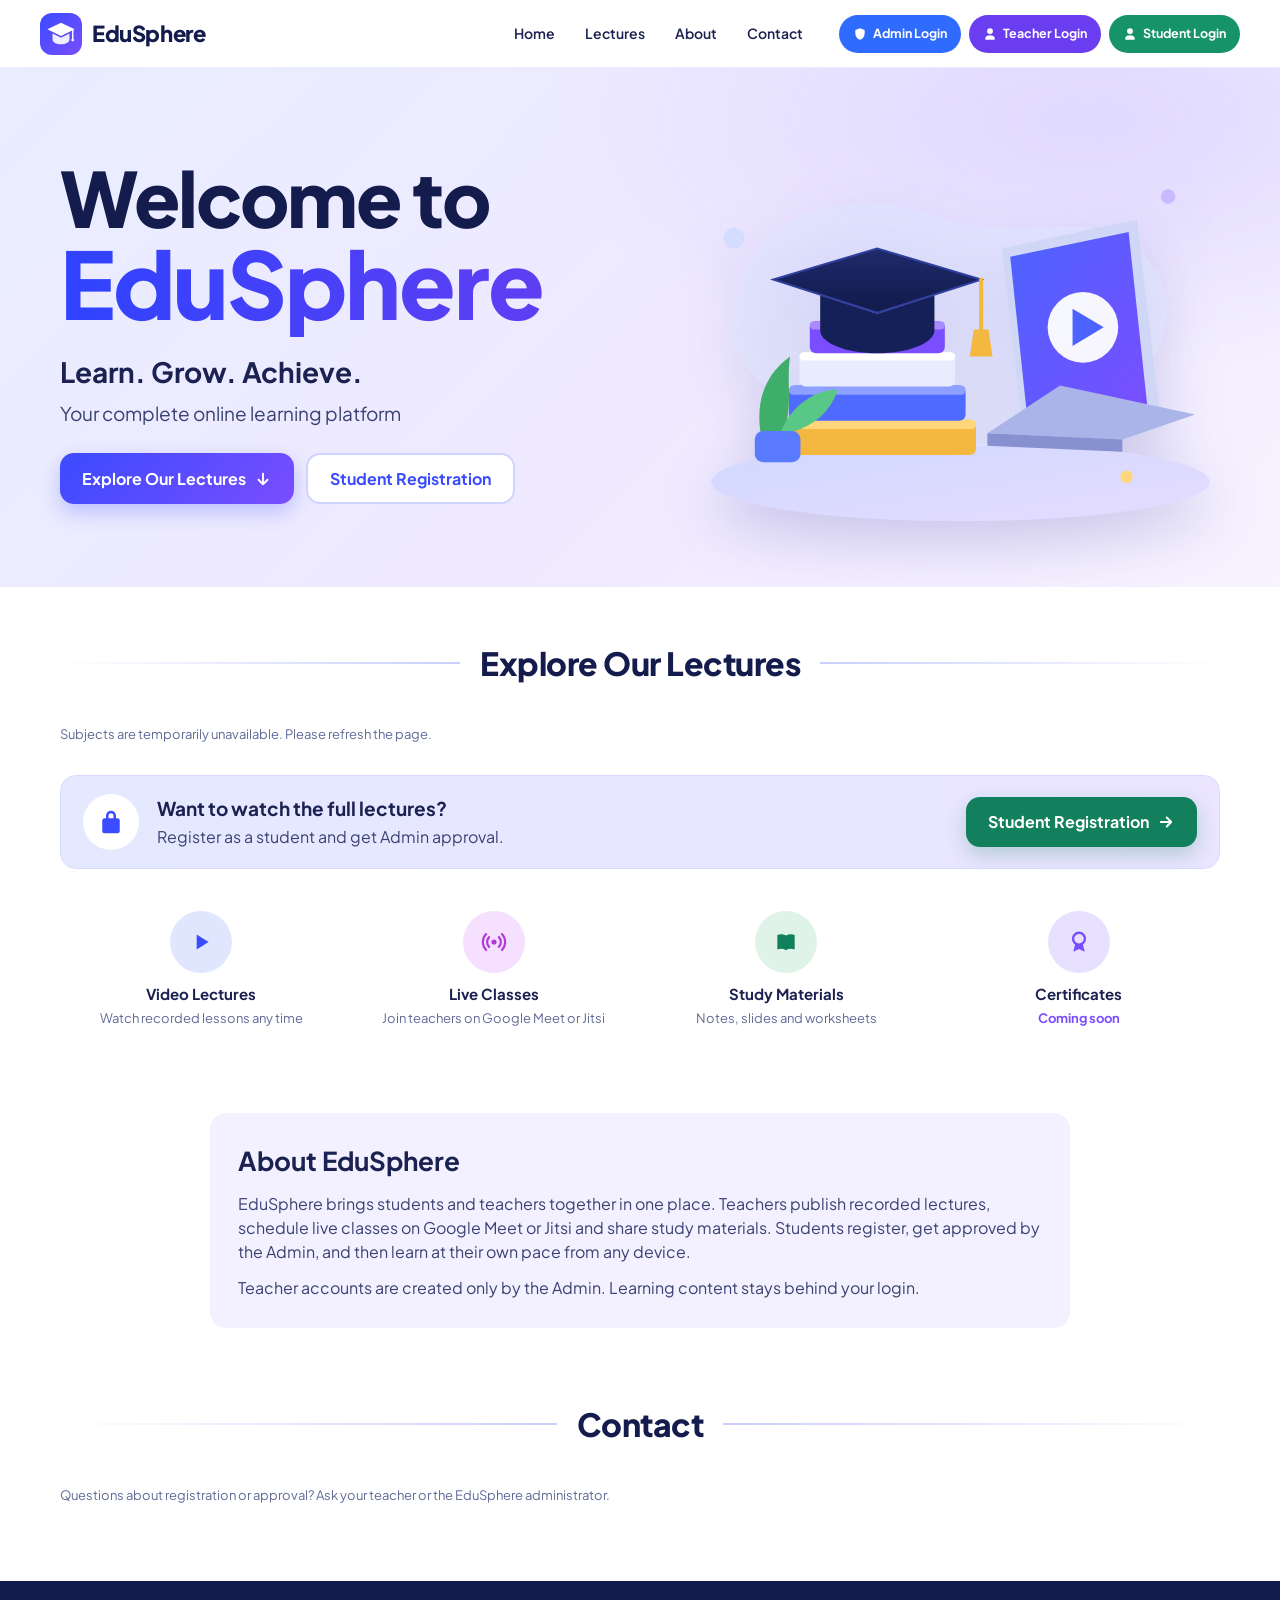
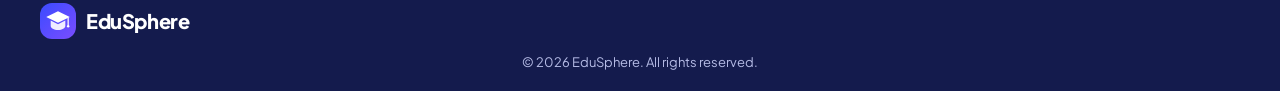
==== commit 03526fdb: "Load refreshed homepage subject logic" ====
--- a/index.html
+++ b/index.html
@@ -178,6 +178,6 @@
 
 <div class="toast" id="toast" role="status" aria-live="polite"></div>
 <script src="config.js"></script>
-<script type="module" src="js/main.js?v=20261120-gallery-upload-2"></script>
+<script type="module" src="js/main.js?v=20261120-homepage-subjects-fix"></script>
 </body>
 </html>
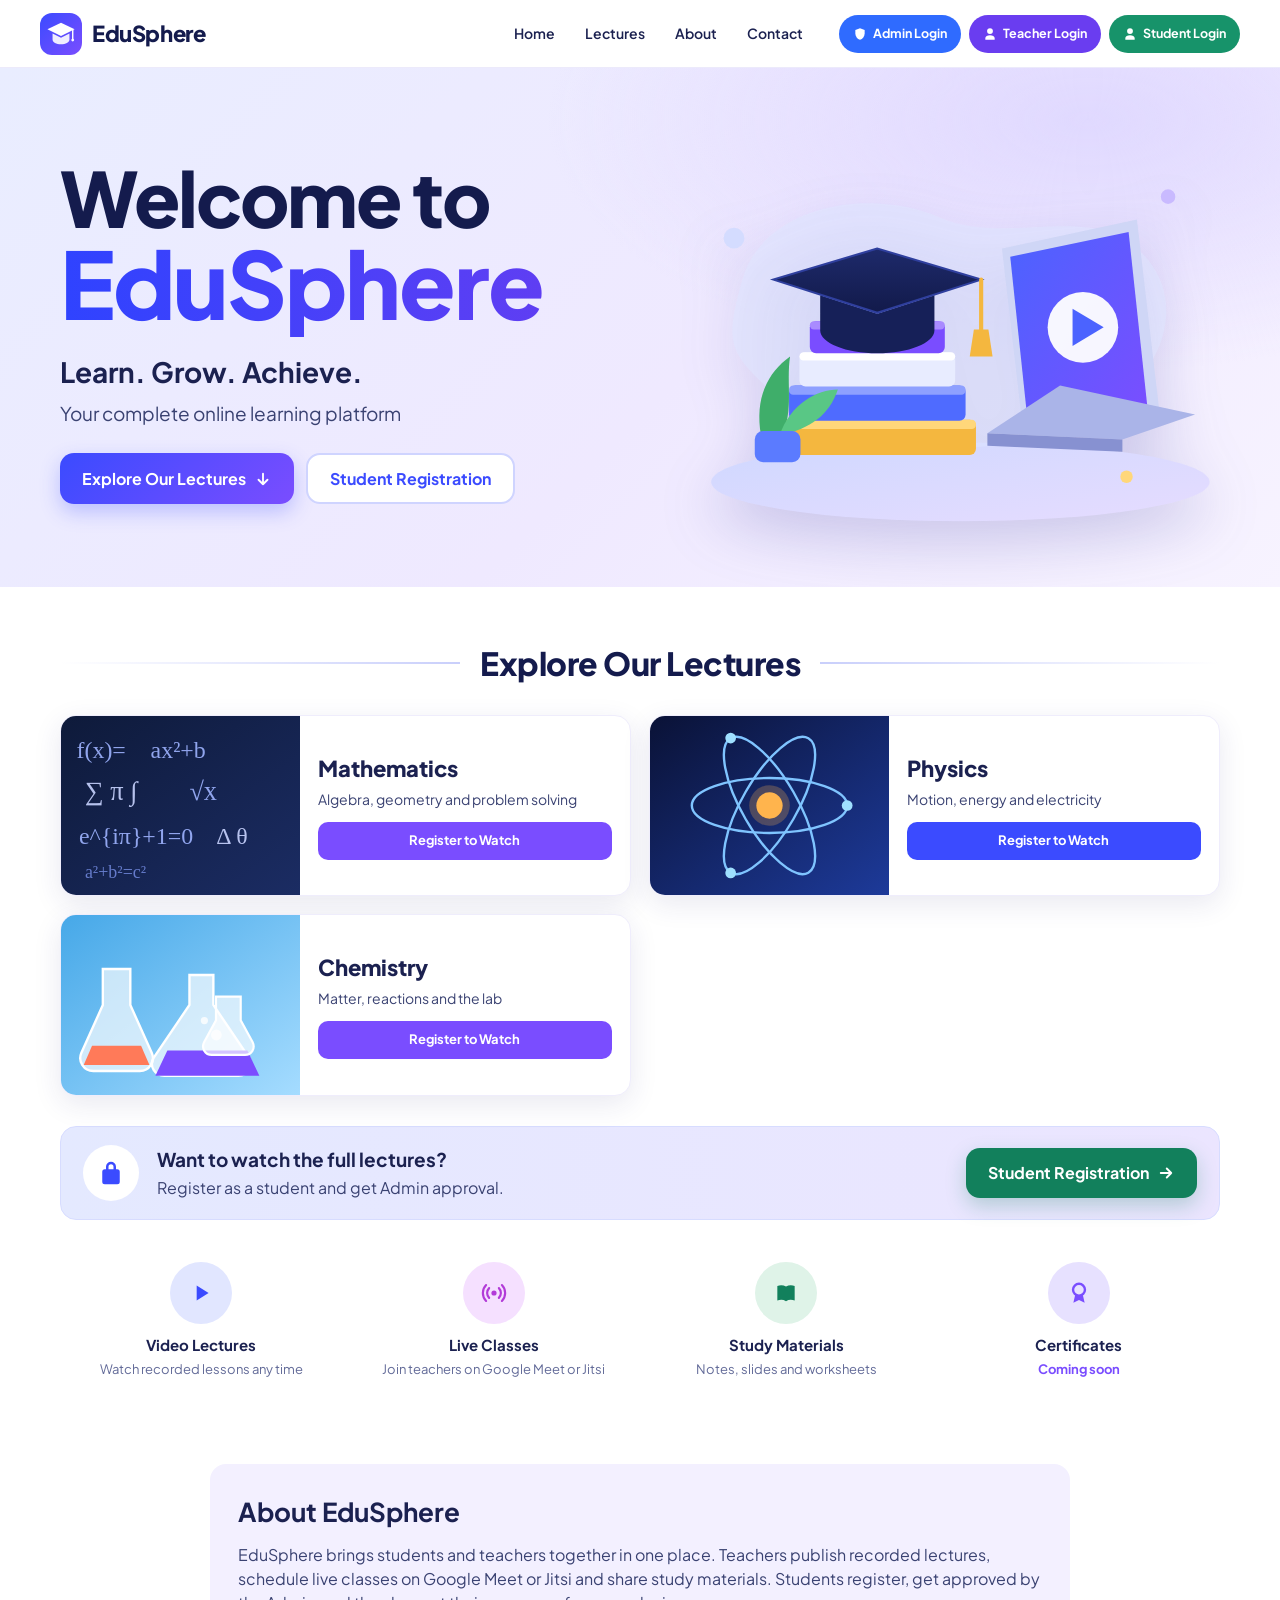
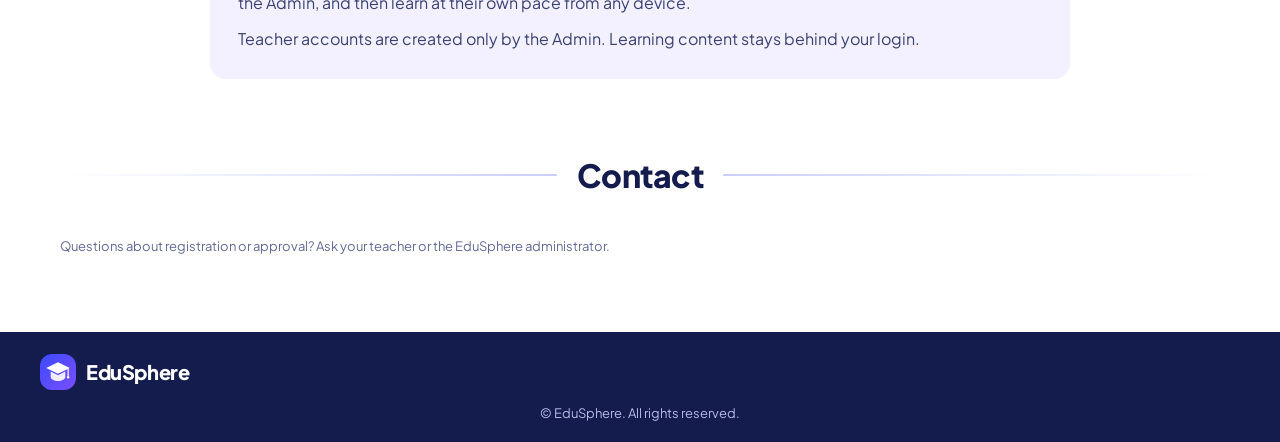
==== commit e8b202cb: "Add public demo lecture section and refresh main script" ====
--- a/index.html
+++ b/index.html
@@ -14,7 +14,7 @@
 <link rel="preconnect" href="https://fonts.googleapis.com">
 <link rel="preconnect" href="https://fonts.gstatic.com" crossorigin>
 <link href="https://fonts.googleapis.com/css2?family=Plus+Jakarta+Sans:wght@400;500;600;700;800&display=swap" rel="stylesheet">
-<link rel="stylesheet" href="css/styles.css?v=20261119-shell-restore-4">
+<link rel="stylesheet" href="css/styles.css?v=20261120-course-playlists">
 </head>
 <body data-view="site">
 <a class="skip" href="#main">Skip to content</a>
@@ -57,6 +57,8 @@
     <article class="subject-card" data-subject="Physics"><img src="assets/physics.svg" alt="" loading="lazy" width="400" height="300"><div><h3>Physics</h3><p class="sc-sub">Motion, energy and electricity</p><button class="btn btn-play" data-register type="button">Register to Watch</button></div></article>
     <article class="subject-card" data-subject="Chemistry"><img src="assets/chemistry.svg" alt="" loading="lazy" width="400" height="300"><div><h3>Chemistry</h3><p class="sc-sub">Matter, reactions and the lab</p><button class="btn btn-play alt" data-register type="button">Register to Watch</button></div></article>
   </div>
+
+  <section class="section" id="homepageDemoSection" hidden><h2 class="section-title"><span>Free Demo Lectures</span></h2><div class="preview-grid" id="homepageDemoGrid"></div><p class="fine">Selected sample lessons are available to everyone. Full course access may require registration and approval.</p></section>
 
   <div id="publicLectures" hidden>
     <h3 class="subhead">Latest lectures</h3>
@@ -178,6 +180,6 @@
 
 <div class="toast" id="toast" role="status" aria-live="polite"></div>
 <script src="config.js"></script>
-<script type="module" src="js/main.js?v=20261120-homepage-subjects-fix"></script>
+<script type="module" src="js/main.js?v=20261120-demo-contact-playlists"></script>
 </body>
 </html>
--- a/css/styles.css
+++ b/css/styles.css
@@ -409,3 +409,6 @@
 html.edusphere-app #app {
   display: block !important;
 }
+
+/* Course playlists */
+.playlist-grid{display:grid;grid-template-columns:repeat(auto-fill,minmax(230px,1fr));gap:16px}.playlist-card{border:1px solid var(--line);border-radius:16px;overflow:hidden;background:#fff;box-shadow:var(--shadow-sm)}.playlist-card>img{width:100%;aspect-ratio:16/9;object-fit:cover;background:var(--lav)}.playlist-card .bd{padding:14px;display:grid;gap:8px}.playlist-videos{display:grid;gap:10px}.playlist-video{display:grid;grid-template-columns:120px 1fr;gap:12px;align-items:center;border:1px solid var(--line);border-radius:12px;padding:8px}.playlist-video img{width:120px;aspect-ratio:16/9;object-fit:cover;border-radius:8px;background:var(--lav)}@media(max-width:560px){.playlist-video{grid-template-columns:96px 1fr}.playlist-video img{width:96px}}
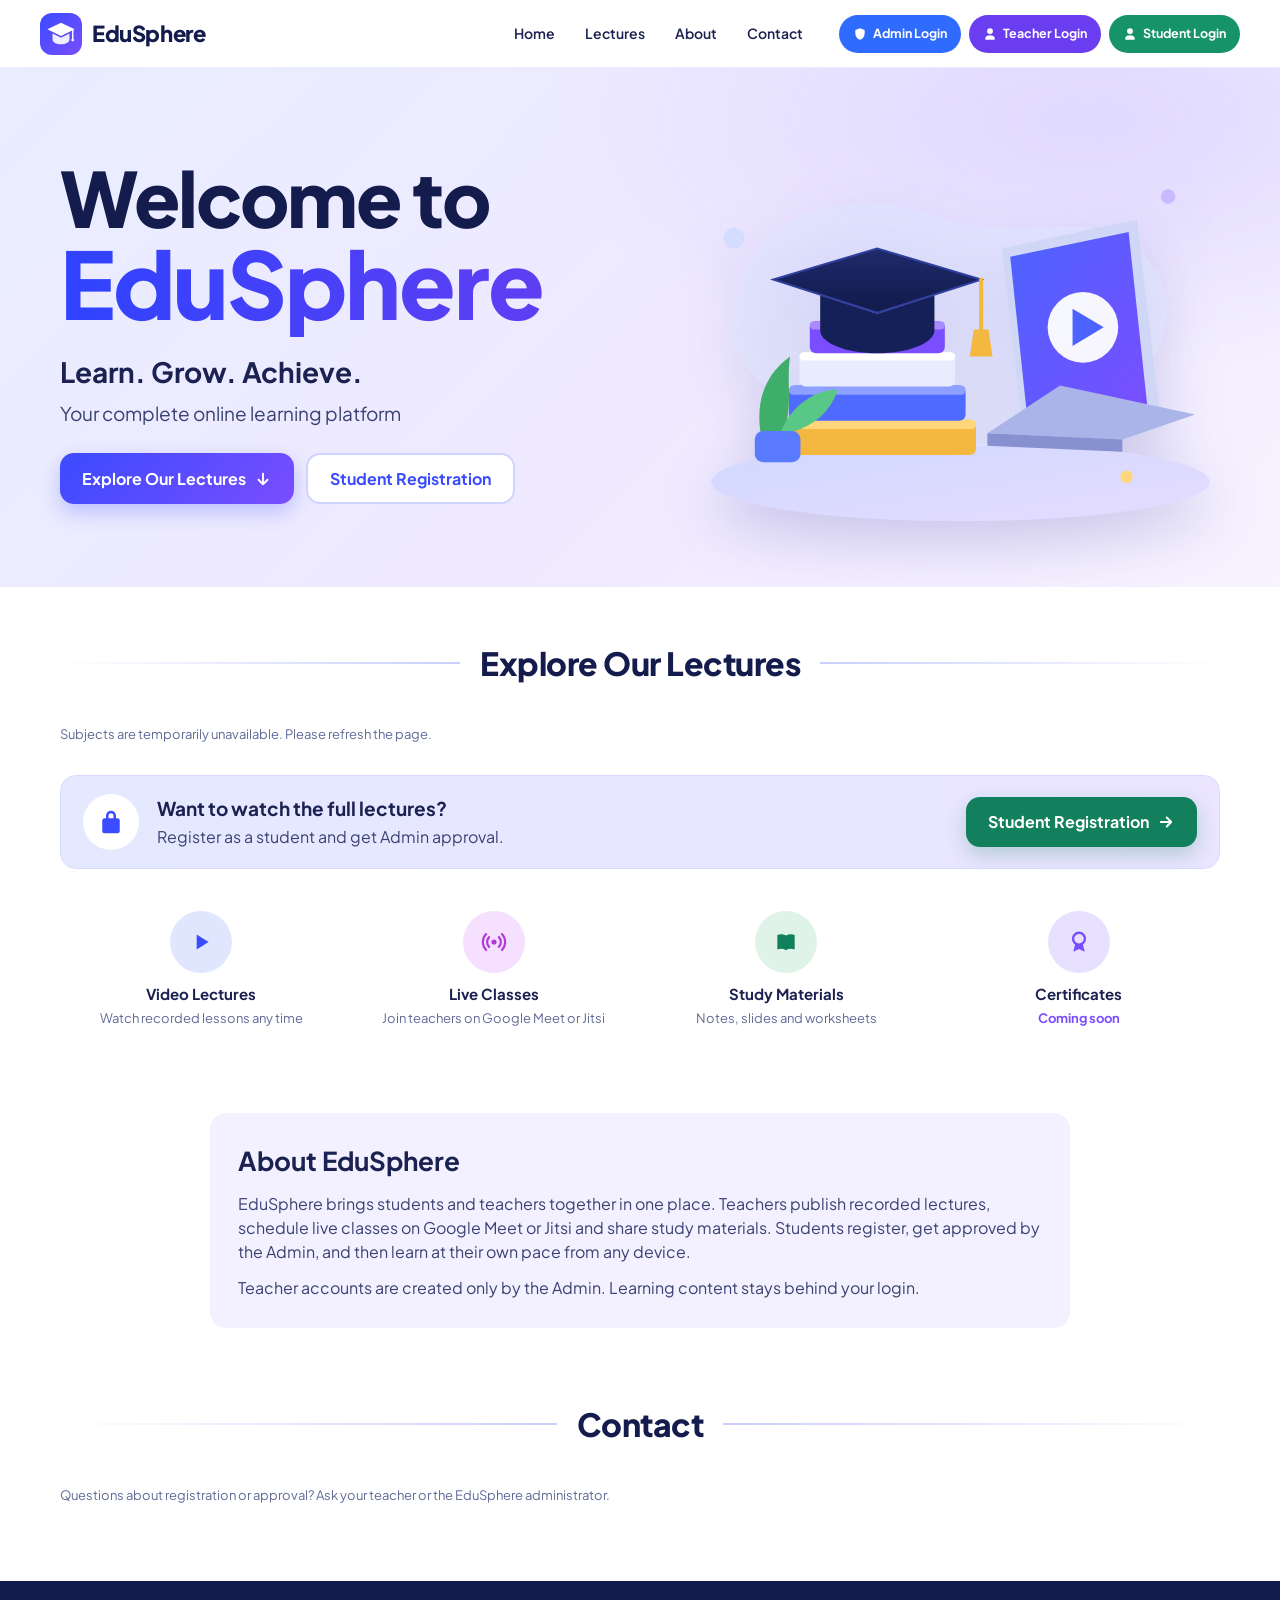
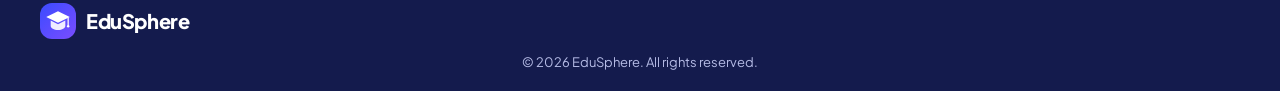
==== commit bc000fcf: "Refresh main module after startup fix" ====
--- a/index.html
+++ b/index.html
@@ -180,6 +180,6 @@
 
 <div class="toast" id="toast" role="status" aria-live="polite"></div>
 <script src="config.js"></script>
-<script type="module" src="js/main.js?v=20261120-demo-contact-playlists"></script>
+<script type="module" src="js/main.js?v=20261120-main-js-fix-1"></script>
 </body>
 </html>
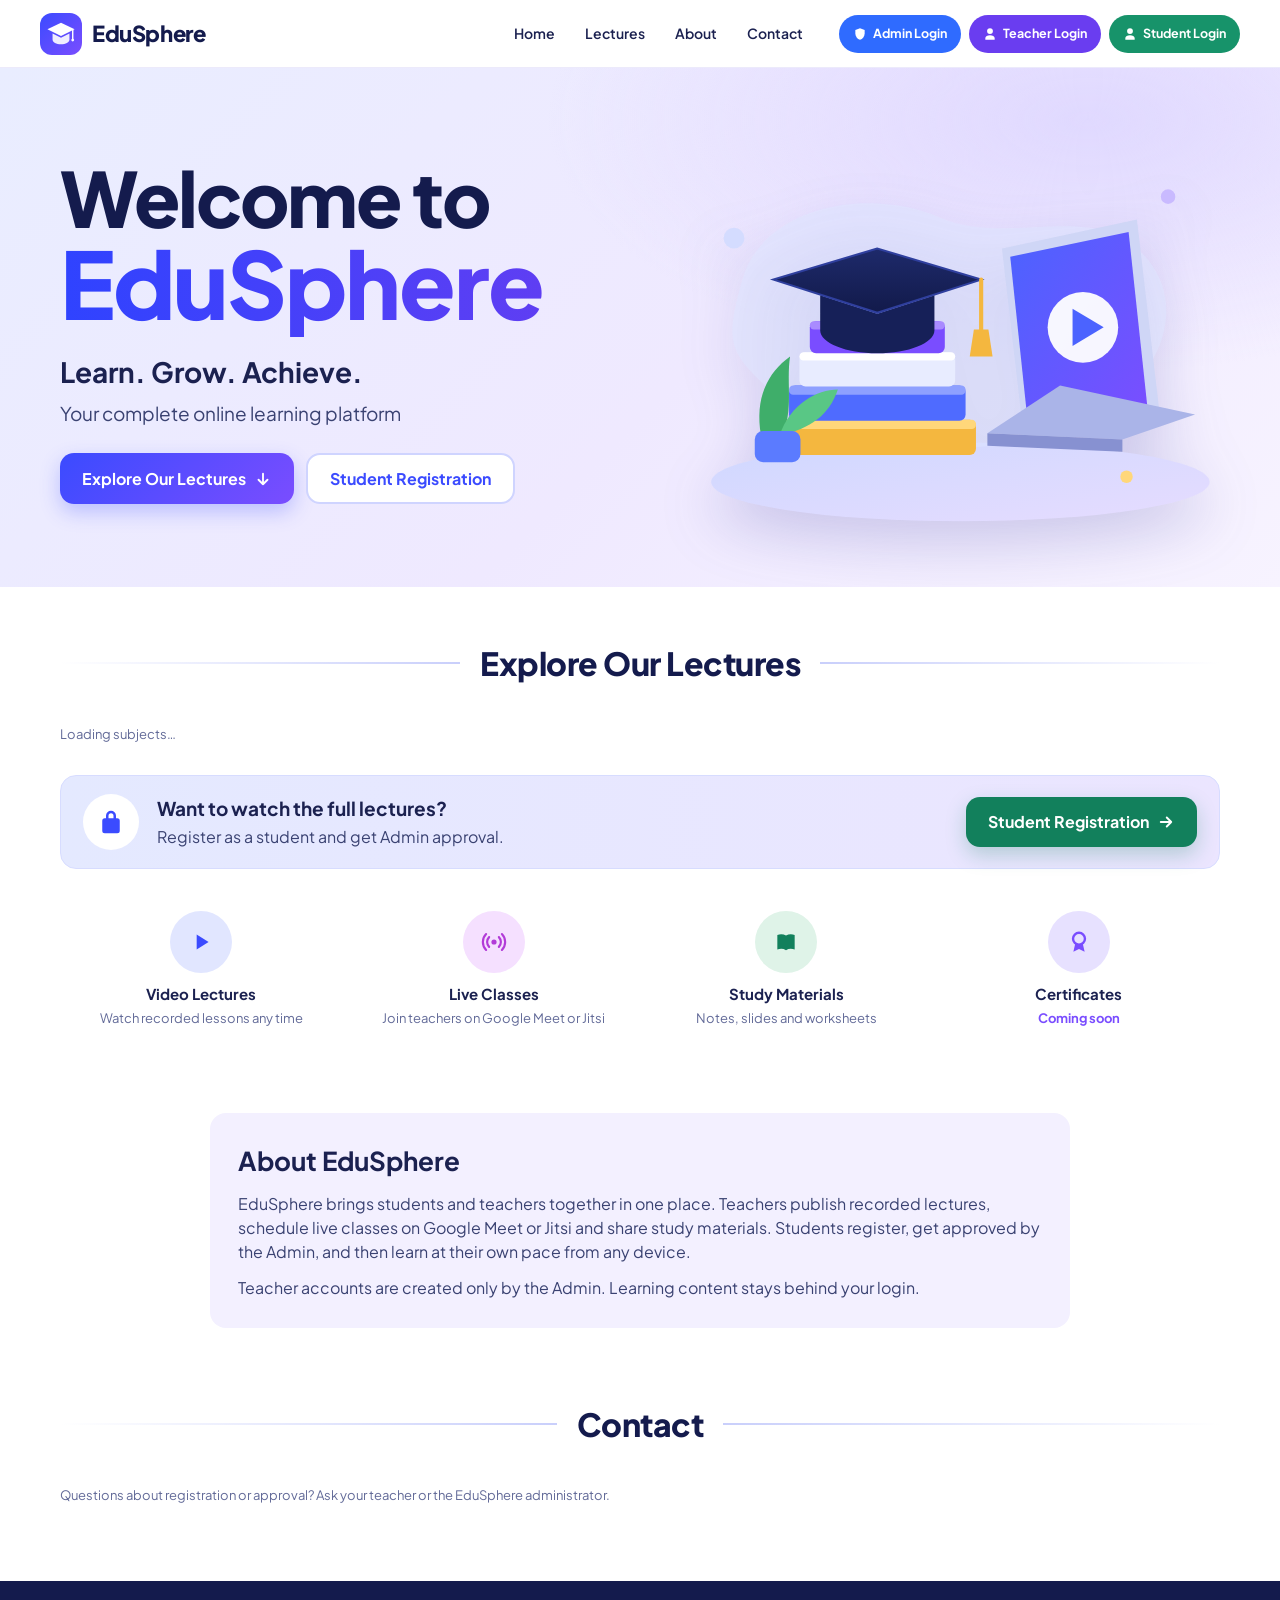
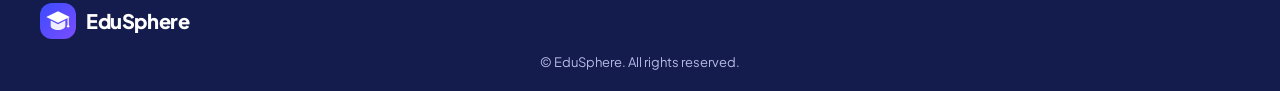
==== commit 22191be4: "Remove hard-coded old homepage subject cards" ====
--- a/index.html
+++ b/index.html
@@ -52,12 +52,7 @@
 
 <section class="section" id="lectures">
   <h2 class="section-title"><span>Explore Our Lectures</span></h2>
-  <div class="subject-grid" id="subjectGrid">
-    <article class="subject-card" data-subject="Mathematics"><img src="assets/mathematics.svg" alt="" loading="lazy" width="400" height="300"><div><h3>Mathematics</h3><p class="sc-sub">Algebra, geometry and problem solving</p><button class="btn btn-play alt" data-register type="button">Register to Watch</button></div></article>
-    <article class="subject-card" data-subject="Physics"><img src="assets/physics.svg" alt="" loading="lazy" width="400" height="300"><div><h3>Physics</h3><p class="sc-sub">Motion, energy and electricity</p><button class="btn btn-play" data-register type="button">Register to Watch</button></div></article>
-    <article class="subject-card" data-subject="Chemistry"><img src="assets/chemistry.svg" alt="" loading="lazy" width="400" height="300"><div><h3>Chemistry</h3><p class="sc-sub">Matter, reactions and the lab</p><button class="btn btn-play alt" data-register type="button">Register to Watch</button></div></article>
-  </div>
-
+  <div class="subject-grid" id="subjectGrid"><p class="fine">Loading subjects…</p></div>
   <section class="section" id="homepageDemoSection" hidden><h2 class="section-title"><span>Free Demo Lectures</span></h2><div class="preview-grid" id="homepageDemoGrid"></div><p class="fine">Selected sample lessons are available to everyone. Full course access may require registration and approval.</p></section>
 
   <div id="publicLectures" hidden>
@@ -180,6 +175,6 @@
 
 <div class="toast" id="toast" role="status" aria-live="polite"></div>
 <script src="config.js"></script>
-<script type="module" src="js/main.js?v=20261120-main-js-fix-1"></script>
+<script type="module" src="js/main.js?v=20261120-ui-startup-fix-2"></script>
 </body>
 </html>
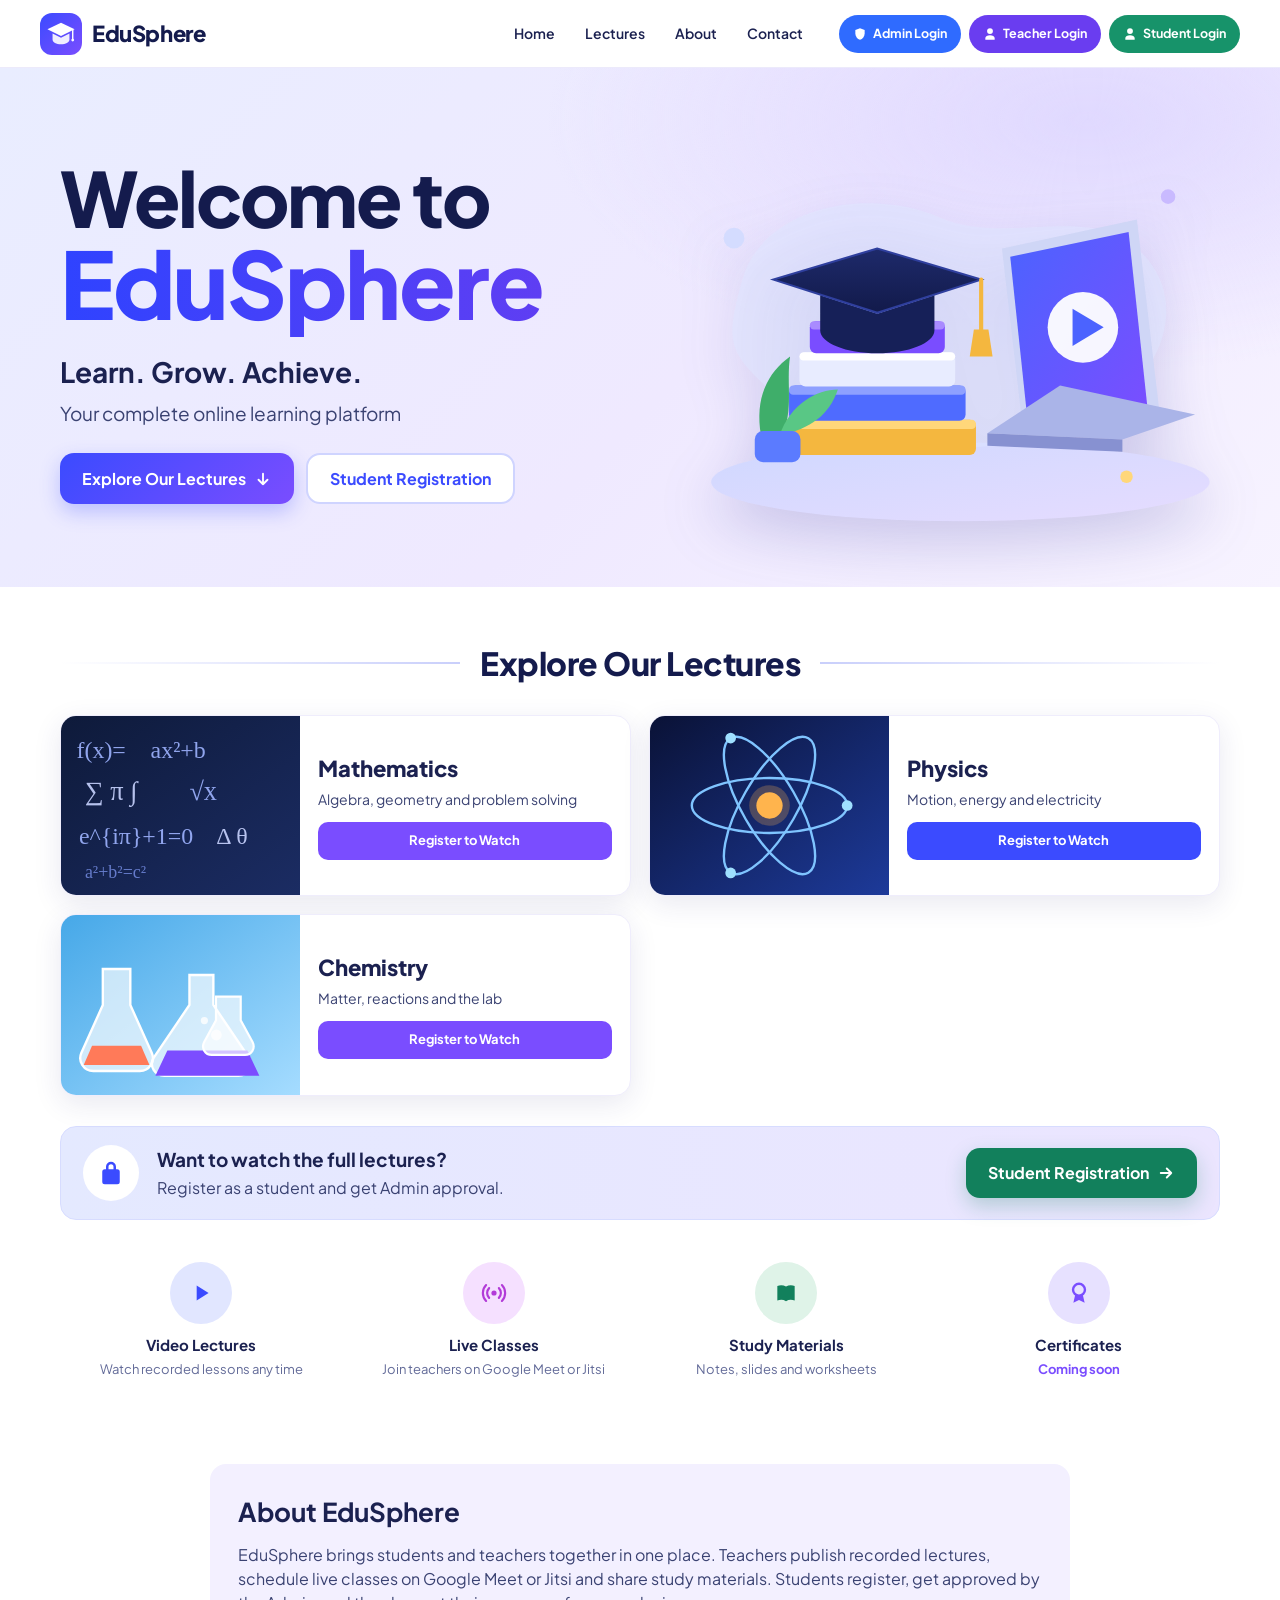
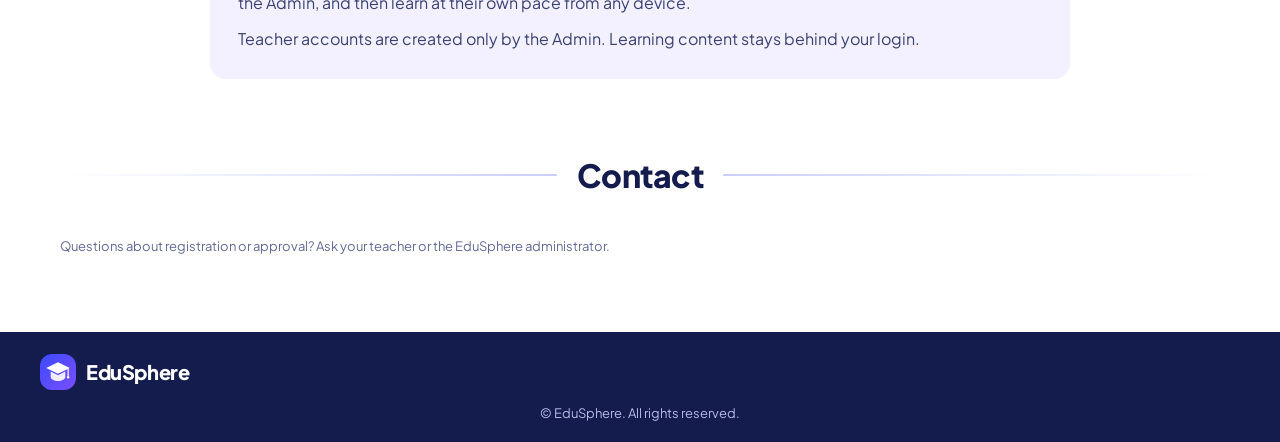
==== commit 534adadd: "Load playlist fullscreen styles" ====
--- a/index.html
+++ b/index.html
@@ -14,7 +14,7 @@
 <link rel="preconnect" href="https://fonts.googleapis.com">
 <link rel="preconnect" href="https://fonts.gstatic.com" crossorigin>
 <link href="https://fonts.googleapis.com/css2?family=Plus+Jakarta+Sans:wght@400;500;600;700;800&display=swap" rel="stylesheet">
-<link rel="stylesheet" href="css/styles.css?v=20261120-course-playlists">
+<link rel="stylesheet" href="css/styles.css?v=20261120-playlist-fullscreen-1">
 </head>
 <body data-view="site">
 <a class="skip" href="#main">Skip to content</a>
@@ -52,8 +52,11 @@
 
 <section class="section" id="lectures">
   <h2 class="section-title"><span>Explore Our Lectures</span></h2>
-  <div class="subject-grid" id="subjectGrid"><p class="fine">Loading subjects…</p></div>
-  <section class="section" id="homepageDemoSection" hidden><h2 class="section-title"><span>Free Demo Lectures</span></h2><div class="preview-grid" id="homepageDemoGrid"></div><p class="fine">Selected sample lessons are available to everyone. Full course access may require registration and approval.</p></section>
+  <div class="subject-grid" id="subjectGrid">
+    <article class="subject-card" data-subject="Mathematics"><img src="assets/mathematics.svg" alt="" loading="lazy" width="400" height="300"><div><h3>Mathematics</h3><p class="sc-sub">Algebra, geometry and problem solving</p><button class="btn btn-play alt" data-register type="button">Register to Watch</button></div></article>
+    <article class="subject-card" data-subject="Physics"><img src="assets/physics.svg" alt="" loading="lazy" width="400" height="300"><div><h3>Physics</h3><p class="sc-sub">Motion, energy and electricity</p><button class="btn btn-play" data-register type="button">Register to Watch</button></div></article>
+    <article class="subject-card" data-subject="Chemistry"><img src="assets/chemistry.svg" alt="" loading="lazy" width="400" height="300"><div><h3>Chemistry</h3><p class="sc-sub">Matter, reactions and the lab</p><button class="btn btn-play alt" data-register type="button">Register to Watch</button></div></article>
+  </div>
 
   <div id="publicLectures" hidden>
     <h3 class="subhead">Latest lectures</h3>
@@ -175,6 +178,6 @@
 
 <div class="toast" id="toast" role="status" aria-live="polite"></div>
 <script src="config.js"></script>
-<script type="module" src="js/main.js?v=20261120-ui-startup-fix-2"></script>
+<script type="module" src="js/main.js?v=20261120-gallery-upload-2"></script>
 </body>
 </html>
--- a/css/styles.css
+++ b/css/styles.css
@@ -410,5 +410,22 @@
   display: block !important;
 }
 
-/* Course playlists */
-.playlist-grid{display:grid;grid-template-columns:repeat(auto-fill,minmax(230px,1fr));gap:16px}.playlist-card{border:1px solid var(--line);border-radius:16px;overflow:hidden;background:#fff;box-shadow:var(--shadow-sm)}.playlist-card>img{width:100%;aspect-ratio:16/9;object-fit:cover;background:var(--lav)}.playlist-card .bd{padding:14px;display:grid;gap:8px}.playlist-videos{display:grid;gap:10px}.playlist-video{display:grid;grid-template-columns:120px 1fr;gap:12px;align-items:center;border:1px solid var(--line);border-radius:12px;padding:8px}.playlist-video img{width:120px;aspect-ratio:16/9;object-fit:cover;border-radius:8px;background:var(--lav)}@media(max-width:560px){.playlist-video{grid-template-columns:96px 1fr}.playlist-video img{width:96px}}
+
+/* Playlist video fullscreen fallback for embedded Android WebViews */
+.playlist-player-fullscreen {
+  position: fixed !important;
+  inset: 0 !important;
+  z-index: 10000 !important;
+  width: 100vw !important;
+  height: 100dvh !important;
+  padding: 0 !important;
+  margin: 0 !important;
+  border-radius: 0 !important;
+  background: #000 !important;
+}
+.playlist-player-fullscreen iframe {
+  position: absolute !important;
+  inset: 0 !important;
+  width: 100% !important;
+  height: 100% !important;
+}
